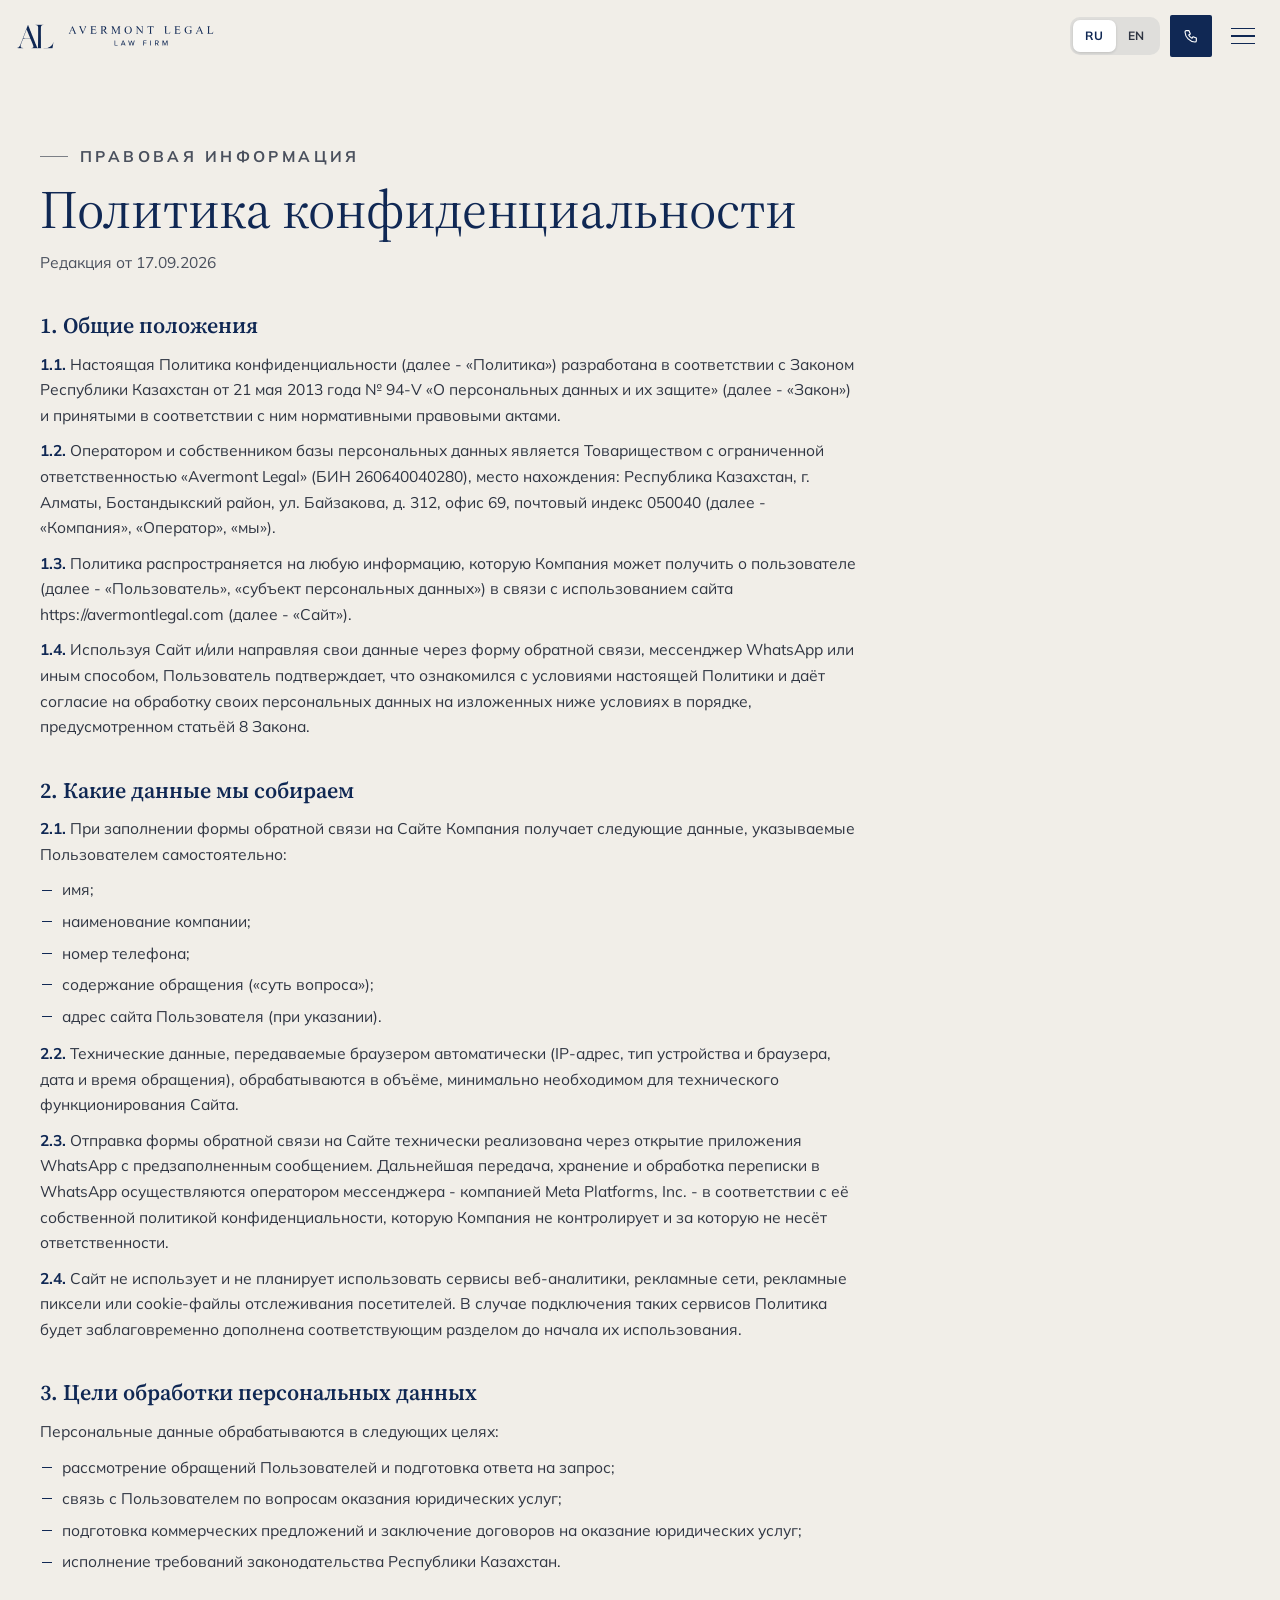
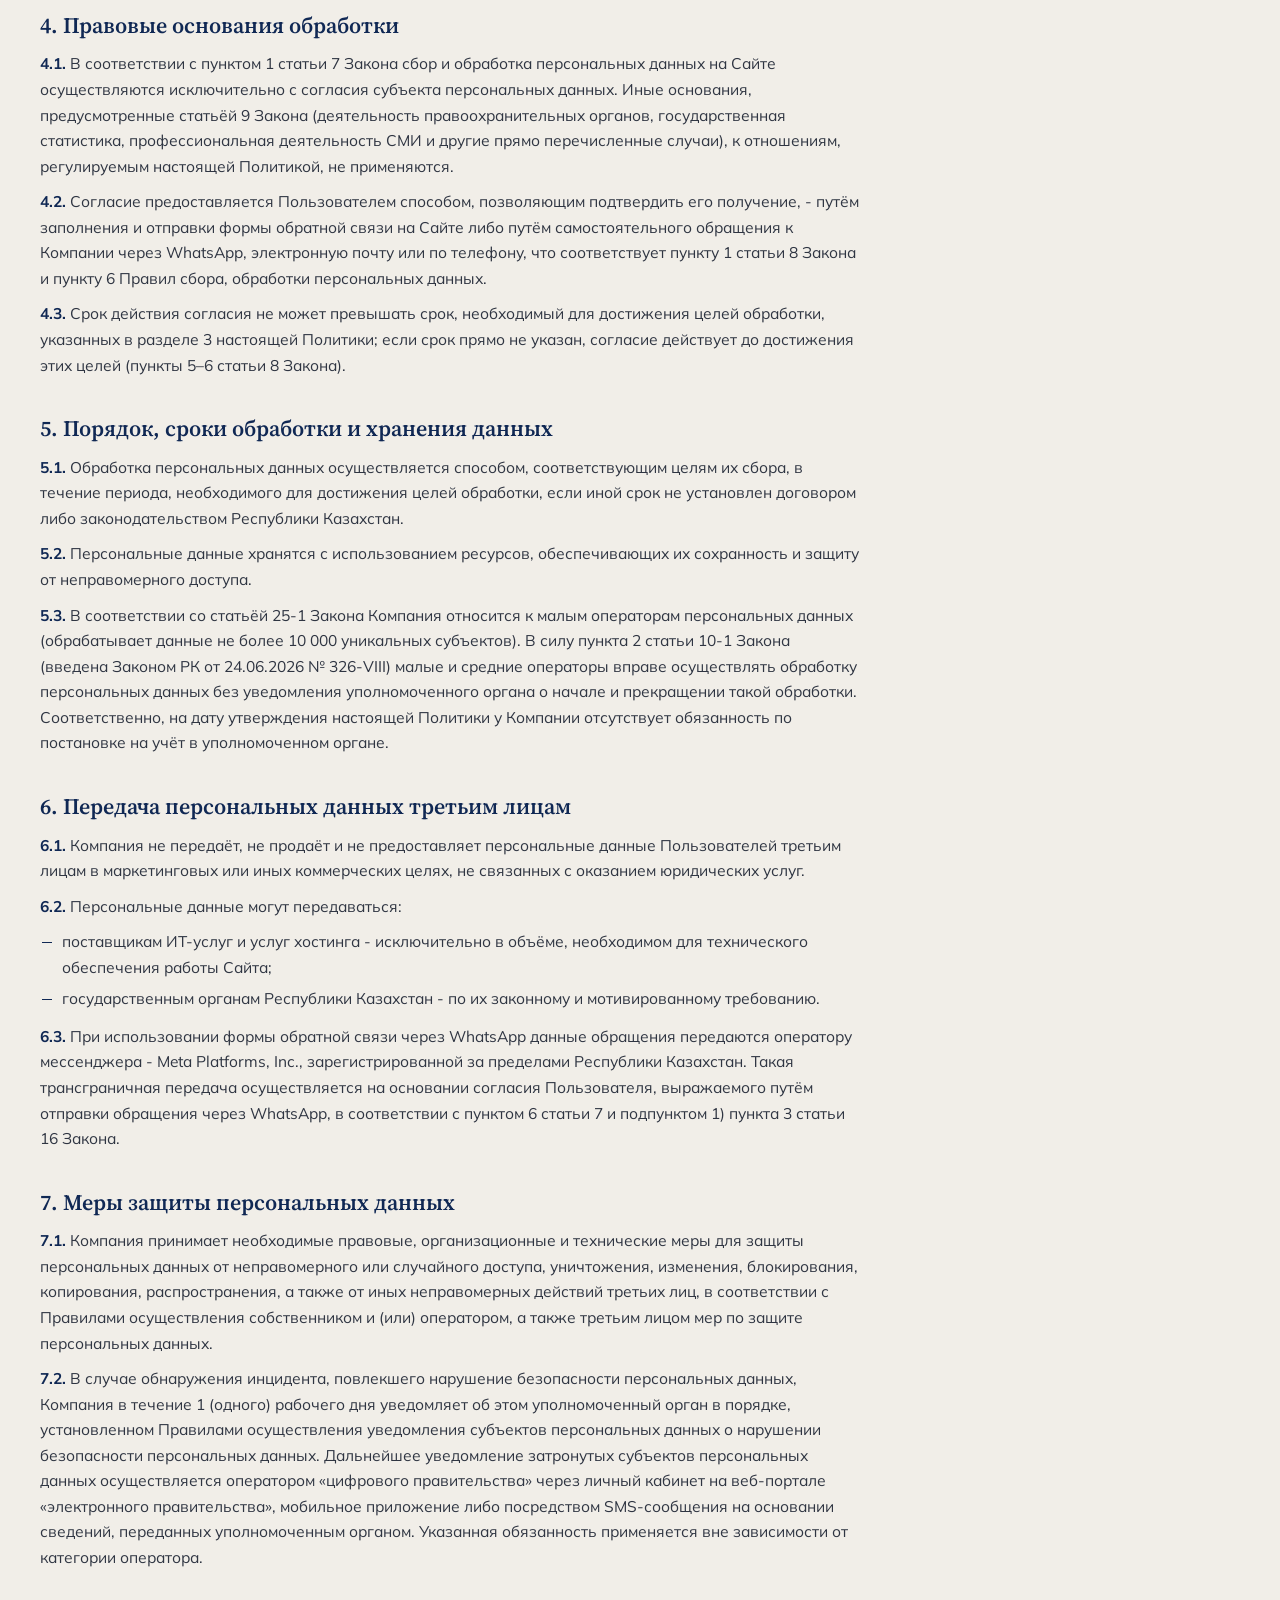
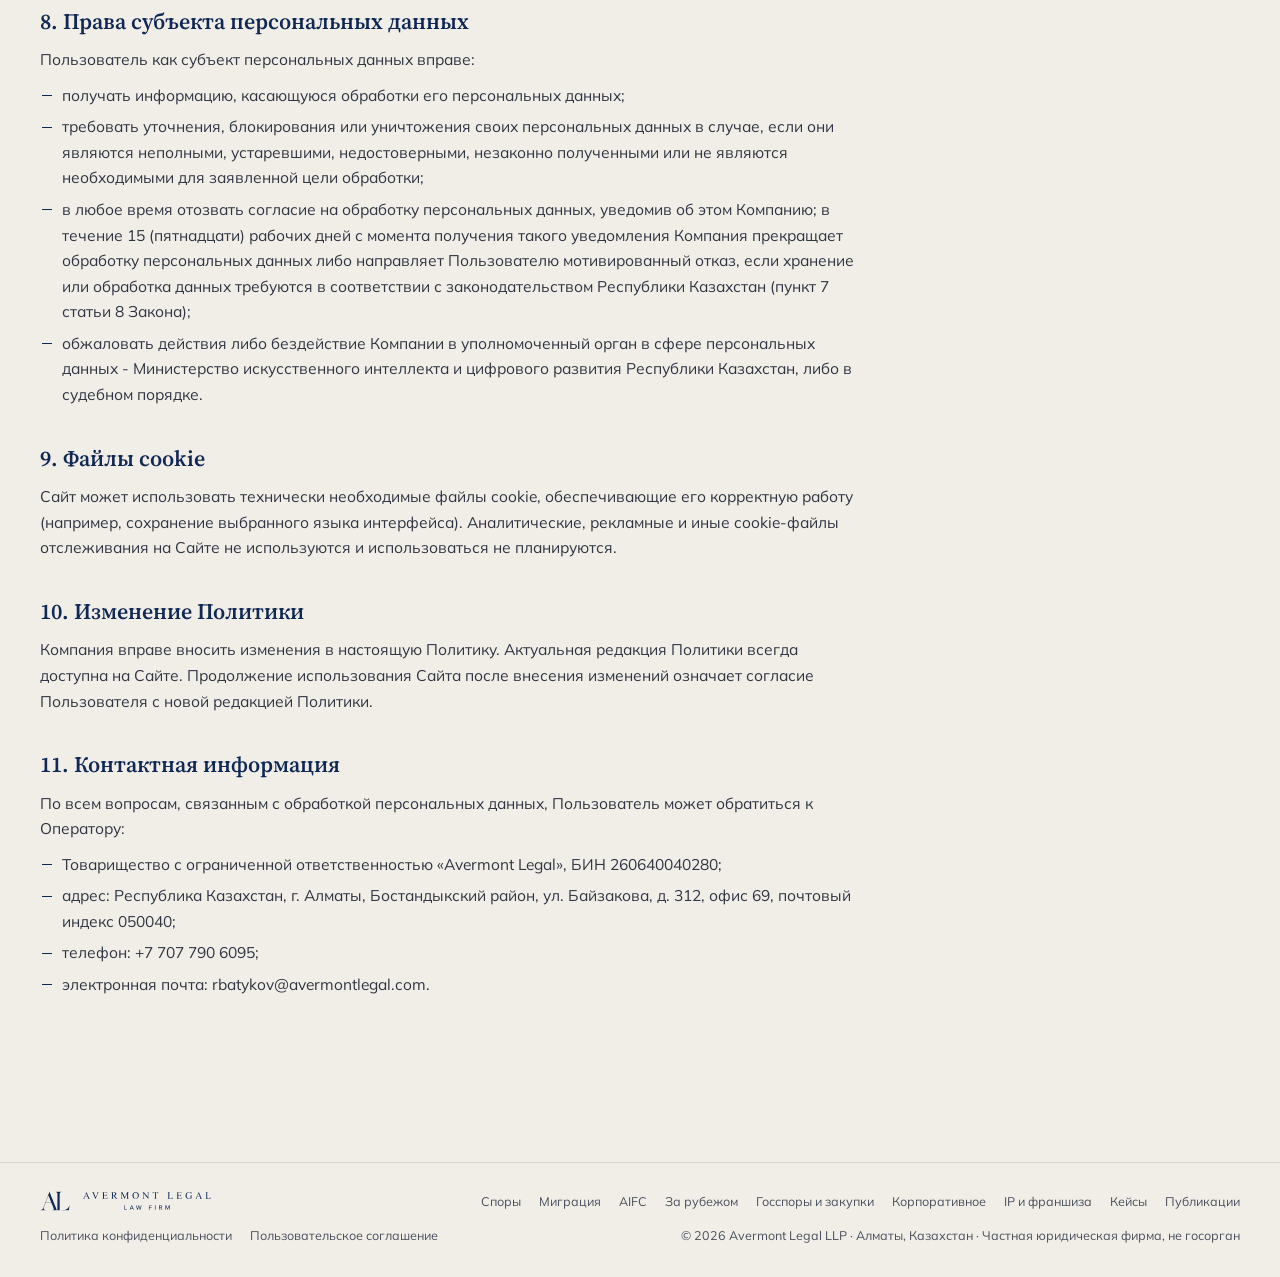
==== privacy.html @ 37586233 "Политика конфиденциальности и пользовательское соглашение (RU/EN), ссылки в подвале и у формы Co-Aut" ====
<!doctype html>
<html lang="ru">
<head>
<meta charset="utf-8">
<meta name="viewport" content="width=device-width, initial-scale=1, viewport-fit=cover">
<title data-i-t="priv.title">Политика конфиденциальности - Avermont Legal</title>
<meta name="description" data-i-c="priv.desc" content="Политика конфиденциальности Avermont Legal LLP: какие данные собирает сайт avermontlegal.com, цели и сроки обработки, права субъекта персональных данных.">
<meta name="theme-color" content="#102854">
<link rel="canonical" href="https://avermontlegal.com/privacy.html">
<link rel="alternate" hreflang="ru" href="https://avermontlegal.com/privacy.html?lang=ru">
<link rel="alternate" hreflang="en" href="https://avermontlegal.com/privacy.html?lang=en">
<link rel="alternate" hreflang="x-default" href="https://avermontlegal.com/privacy.html">
<meta property="og:type" content="website">
<meta property="og:site_name" content="Avermont Legal">
<meta property="og:locale" content="ru_RU">
<meta property="og:locale:alternate" content="en_US">
<meta property="og:url" content="https://avermontlegal.com/privacy.html">
<meta property="og:title" data-i-c="priv.title" content="Политика конфиденциальности - Avermont Legal">
<meta property="og:description" data-i-c="priv.desc" content="Политика конфиденциальности Avermont Legal LLP: какие данные собирает сайт avermontlegal.com, цели и сроки обработки, права субъекта персональных данных.">
<meta property="og:image" content="https://avermontlegal.com/assets/og-image.jpg">
<meta property="og:image:width" content="1200">
<meta property="og:image:height" content="630">
<meta name="twitter:card" content="summary_large_image">
<link rel="icon" href="/favicon.ico" sizes="any">
<link rel="icon" type="image/png" sizes="32x32" href="assets/icon-32.png">
<link rel="icon" type="image/png" sizes="16x16" href="assets/icon-16.png">
<link rel="apple-touch-icon" href="assets/apple-touch-icon.png">
<link rel="preconnect" href="https://fonts.googleapis.com">
<link rel="preconnect" href="https://fonts.gstatic.com" crossorigin>
<link href="https://fonts.googleapis.com/css2?family=Source+Serif+4:ital,opsz,wght@0,8..60,400;0,8..60,500;0,8..60,600;1,8..60,400&family=Mulish:wght@400;500;600;700&display=swap" rel="stylesheet">
<link rel="stylesheet" href="styles.css?v=20260917-4">
<script src="https://lead-bot.sultan-askarov-kz.workers.dev/t.js" data-site="avermontlegal" defer></script>
</head>
<body class="sub-page legal-body">
<!-- Логотип клиента: трассировка присланного JPEG, формы не менялись. -->
<svg width="0" height="0" style="position:absolute" aria-hidden="true">
<symbol id="al-mark" viewBox="0 0 1000 649.9"><path fill="currentColor" fill-rule="evenodd" d="M190.6 631.0C190.6 628.6 188.7 628.1 179.4 628.1C156.9 627.8 136.5 618.0 128.4 603.4C122.9 593.6 120.6 578.6 122.5 566.3C124.8 552.7 125.6 549.1 128.2 540.1C132.2 526.9 139.4 506.6 150.6 477.7C153.8 469.2 157.0 461.0 157.4 459.4C157.9 457.8 159.7 453.0 161.4 448.6C163.1 444.2 165.6 437.5 167.1 433.7C178.2 404.0 183.0 391.8 183.8 390.7C185.1 389.1 381.4 389.6 383.0 391.2C383.6 392.0 385.1 395.0 386.4 398.0C387.7 401.1 389.6 405.6 390.6 408.2C391.8 410.7 394.1 416.5 395.8 421.1C397.6 425.7 400.7 433.3 402.9 438.0C404.9 442.7 407.4 448.5 408.2 450.9C409.0 453.3 411.7 460.0 414.2 465.8C416.6 471.7 419.7 479.3 421.1 482.8C422.5 486.2 425.2 493.1 427.2 498.0C429.2 502.9 432.7 511.6 434.9 517.2C437.2 522.9 441.0 532.2 443.3 537.8C447.5 548.2 449.0 552.1 453.6 565.3C459.9 583.6 460.6 594.9 456.3 605.1C450.7 618.3 436.4 626.6 416.8 628.1C412.1 628.4 407.8 628.8 407.3 629.0C406.3 629.4 406.2 631.4 407.3 632.5C408.4 633.6 662.8 633.7 663.5 632.6C663.8 632.2 662.9 629.7 661.5 627.1C659.9 623.9 658.6 620.0 657.6 615.1L656.2 607.8L656.2 345.5C656.2 67.0 656.1 75.2 659.2 62.7C662.9 48.3 672.9 34.9 684.0 29.5C693.6 24.9 708.7 21.2 718.6 21.2C723.7 21.2 725.9 17.9 721.8 16.3C720.0 15.6 515.2 15.9 513.9 16.6C512.3 17.4 512.2 19.6 513.8 20.4C514.4 20.8 519.0 21.2 523.9 21.4C559.7 22.9 578.2 40.9 582.2 78.2C583.6 91.4 582.8 600.5 581.4 607.1C578.1 622.3 575.3 627.6 571.8 625.7C569.7 624.7 560.3 616.2 557.2 612.7C553.3 608.3 542.1 585.5 538.7 575.3C538.3 573.8 537.0 570.4 535.9 567.6C534.9 564.9 532.0 557.4 529.6 551.1C527.1 544.7 523.7 535.7 521.9 531.2C513.1 508.8 507.8 495.5 504.3 487.1C502.2 482.0 499.5 475.1 498.3 471.8C496.1 465.7 494.8 462.5 489.7 450.3C488.1 446.4 484.5 437.5 481.8 430.4C479.0 423.3 475.8 415.4 474.7 412.8C473.5 410.2 472.3 407.0 471.8 405.5C471.4 404.0 469.6 399.5 467.8 395.6C466.1 391.6 463.6 385.1 462.2 381.3C460.8 377.5 458.0 370.4 455.9 365.7C453.8 361.0 451.0 353.8 449.5 349.9C447.1 343.3 443.8 335.0 438.2 321.9C437.1 319.4 435.8 316.1 435.3 314.7C434.8 313.2 432.6 307.6 430.3 302.1C426.1 291.7 423.2 284.5 421.1 278.8C420.4 277.1 418.7 272.8 417.2 269.6C414.4 263.1 409.0 249.4 408.2 246.7C407.9 245.8 405.6 240.1 403.1 234.1C400.5 228.1 397.3 220.4 396.1 217.2C389.2 199.3 386.3 192.2 384.3 187.7C383.0 184.9 381.8 182.0 381.6 181.0C381.4 180.1 380.0 176.7 378.6 173.4C376.4 168.0 373.1 159.9 367.4 145.9C366.4 143.2 363.5 136.1 361.1 130.3C358.7 124.5 356.2 118.0 355.4 116.0C354.8 114.1 352.3 107.6 349.8 101.8C347.3 96.0 343.9 87.3 342.1 82.6C340.3 77.8 336.6 68.6 334.0 62.0C331.3 55.4 328.6 48.4 327.9 46.4C327.3 44.4 326.2 41.7 325.6 40.5C324.9 39.2 322.9 34.1 321.0 29.2C315.6 15.3 315.6 15.4 308.4 35.1C304.7 45.2 301.1 54.7 296.8 65.6C294.7 71.0 291.7 78.8 290.1 83.2C288.6 87.6 285.5 96.0 283.2 101.8C280.9 107.6 277.5 116.7 275.5 122.0C273.6 127.3 270.0 137.0 267.4 143.6C264.9 150.1 261.5 158.8 260.0 162.8C258.6 166.8 255.8 174.0 254.0 178.7C252.1 183.4 250.1 188.9 249.5 190.6C249.0 192.4 247.4 196.7 246.0 200.0C244.6 203.4 241.3 212.0 238.7 219.2C236.1 226.5 232.8 235.2 231.4 238.7C226.7 250.6 222.8 260.5 222.8 261.1C222.8 261.5 221.4 265.2 219.8 269.4C218.1 273.5 215.7 279.7 214.4 283.2C213.1 286.6 211.7 290.4 211.2 291.4C210.2 293.6 207.3 301.3 200.5 319.6C198.1 326.0 194.5 335.7 192.4 341.2C184.7 360.9 183.2 365.1 182.7 366.7C182.5 367.6 181.2 371.0 179.9 374.3C174.2 388.9 173.1 391.8 171.4 396.6C170.4 399.3 167.8 406.0 165.7 411.5C163.6 417.0 160.5 424.9 159.0 429.0C157.4 433.2 154.0 441.7 151.7 447.9C149.3 454.2 146.4 461.7 145.2 464.9C144.1 468.0 141.7 474.2 139.9 478.8C133.9 494.2 131.8 499.7 130.3 504.0C128.4 509.3 120.5 529.0 118.8 532.4C118.1 533.7 117.2 536.0 116.7 537.5C115.2 542.1 103.2 567.0 97.9 576.6C79.5 609.5 55.6 626.1 23.1 628.4C17.5 628.8 16.6 629.0 16.2 630.1C15.1 633.4 10.9 633.3 104.0 633.2L190.6 633.0L190.6 631.0ZM960.5 632.3C961.0 631.8 961.6 630.0 961.8 628.4C962.0 626.9 962.7 622.1 963.2 617.7C963.8 613.3 964.8 606.3 965.5 602.1C967.2 592.3 969.2 580.1 970.8 569.6C971.5 565.1 972.9 555.4 974.1 548.1C975.1 540.8 976.5 531.4 977.1 527.2C977.7 523.0 978.7 515.6 979.4 510.9C982.3 491.6 984.2 476.7 983.8 475.7C983.4 474.7 980.4 474.5 979.8 475.5C979.5 475.9 978.2 480.9 976.8 486.6C968.2 521.4 946.3 553.6 911.3 582.7C895.2 596.2 866.6 612.1 852.1 615.7C850.1 616.2 846.0 617.4 842.8 618.3C820.2 625.1 800.3 627.3 758.3 627.8C741.9 628.0 727.9 628.4 727.3 628.8C725.9 629.4 725.7 632.4 726.9 632.8C729.4 633.8 959.5 633.3 960.5 632.3ZM187.9 380.2C187.7 379.6 188.1 377.7 188.9 375.7C189.7 373.9 191.7 368.6 193.4 364.1C195.0 359.5 197.5 352.8 198.9 349.1C200.3 345.5 201.7 341.8 202.0 340.8C202.3 339.9 203.2 337.4 204.2 335.2C205.2 333.0 206.9 329.0 207.9 326.3C213.4 311.0 217.9 299.2 219.8 294.4C220.8 292.0 222.5 287.7 223.5 284.8C224.5 281.9 226.1 277.7 227.0 275.5C229.4 269.5 235.9 252.5 236.5 250.7C236.7 249.8 238.9 244.1 241.2 238.1C243.6 232.0 246.6 223.9 248.0 219.8C249.4 215.8 251.6 209.7 252.9 206.2C261.1 184.9 262.6 181.1 263.5 178.4C264.0 176.7 265.8 171.8 267.6 167.4C272.8 154.2 276.5 143.9 276.5 142.7C276.5 142.0 276.9 141.2 277.3 140.7C279.2 138.8 280.2 139.9 283.6 148.4C288.0 159.2 288.9 161.5 295.6 177.4C298.7 184.7 303.2 195.7 305.8 201.9C308.2 208.2 311.2 215.3 312.4 217.8C313.5 220.4 315.1 224.1 315.7 226.0C316.4 228.0 318.0 232.0 319.2 234.9C320.4 237.9 323.2 244.6 325.3 249.7C327.4 254.8 331.8 265.5 335.2 273.5C338.6 281.6 341.6 288.8 341.8 289.6C342.0 290.5 345.0 297.3 348.2 304.8C351.5 312.5 355.2 321.4 356.4 324.6C357.6 327.9 360.2 334.0 362.1 338.2C363.9 342.4 366.2 347.7 367.1 350.1C370.3 358.4 371.9 362.4 375.1 369.7C376.8 373.7 378.2 377.9 378.2 379.0L378.3 381.0L283.3 381.2C196.3 381.3 188.3 381.2 187.9 380.2Z"/></symbol>
<symbol id="al-word" viewBox="0 0 1000 67.9"><path fill="currentColor" fill-rule="evenodd" d="M419.3 59.0C420.6 58.7 422.3 58.1 423.1 57.7C434.7 51.8 439.4 41.3 437.0 27.1C434.3 11.2 415.2 2.8 400.9 11.1C392.5 16.0 388.3 23.5 388.2 33.8C388.1 38.8 389.8 45.8 391.6 47.9C392.0 48.4 392.3 48.9 392.3 49.0C392.3 50.0 397.2 54.8 399.7 56.3C405.8 59.8 412.6 60.8 419.3 59.0ZM829.5 59.5C835.1 58.7 841.4 56.4 842.2 54.8C842.5 54.2 842.6 52.5 842.6 45.7L842.6 37.3L843.4 36.4C843.9 35.8 844.7 35.3 845.3 35.2C846.4 34.8 847.1 34.2 846.7 33.8C846.3 33.4 830.7 33.3 830.3 33.7C829.9 34.2 830.3 34.5 831.3 34.8C832.8 35.0 834.2 36.0 834.7 37.1C835.1 37.9 835.2 39.1 835.2 46.0L835.2 54.0L834.2 54.8C831.5 57.3 823.4 58.2 818.8 56.6C814.8 55.2 811.6 52.8 809.4 49.5C808.5 48.3 806.7 44.2 806.7 43.7C806.7 43.5 806.5 43.1 806.3 42.7C805.5 41.1 804.7 35.5 804.9 32.4C805.5 20.2 810.2 13.1 819.3 10.7C821.0 10.2 827.0 10.3 828.9 10.8C834.2 12.2 838.5 15.8 839.9 20.0C840.3 21.3 840.9 21.8 841.4 21.3C841.8 21.0 841.8 9.6 841.4 9.0C841.1 8.6 840.5 8.8 839.6 9.5C838.7 10.2 836.9 10.4 835.5 9.8C829.9 7.6 819.4 7.4 814.1 9.3C811.4 10.3 809.5 11.3 807.5 12.8C806.4 13.6 805.1 14.5 804.7 14.8C803.2 15.8 799.5 21.2 798.3 24.0C796.2 29.4 795.8 35.9 797.2 41.1C801.0 55.0 813.0 61.8 829.5 59.5ZM105.0 59.2C105.2 58.9 105.7 57.9 106.1 57.0C106.6 55.5 107.7 53.0 109.9 47.9C110.1 47.4 111.3 44.6 112.5 41.5C113.7 38.5 115.2 35.1 115.7 33.8C116.2 32.6 116.9 31.1 117.0 30.5C117.2 29.9 117.7 28.8 118.0 28.1C118.8 26.2 122.6 17.2 123.6 14.5C124.4 12.6 125.8 11.0 127.0 10.6C129.1 10.0 129.5 8.5 127.6 8.5C127.1 8.5 124.3 8.5 121.4 8.5C118.6 8.4 116.1 8.5 115.9 8.6C115.2 9.0 115.6 9.6 117.2 10.4C120.0 11.8 120.4 13.3 118.9 17.4C118.3 18.9 117.7 20.9 117.3 21.8C117.0 22.8 116.3 24.5 115.9 25.6C115.4 26.8 114.7 28.6 114.2 29.8C113.8 30.9 112.8 33.2 112.1 34.9C111.3 36.6 110.5 38.5 110.3 39.1C106.9 47.3 106.9 47.4 106.4 47.6C105.7 47.8 105.4 47.2 104.4 44.5C103.9 43.1 103.3 41.5 103.0 41.0C102.8 40.5 101.6 37.9 100.4 35.2C97.2 27.9 96.9 27.2 96.9 27.1C96.9 27.0 95.2 23.1 93.7 19.8C93.5 19.3 93.0 18.1 92.7 17.3C92.4 16.5 91.9 15.4 91.7 15.0C90.8 12.9 91.6 11.2 94.0 10.2C94.9 9.8 95.6 9.3 95.6 9.2C95.6 8.4 94.9 8.3 88.9 8.5C85.5 8.6 81.8 8.6 80.5 8.5C77.8 8.3 77.4 8.4 77.5 9.3C77.6 9.9 77.9 10.1 79.3 10.5C81.9 11.4 82.8 12.5 84.5 16.6C85.3 18.6 86.8 22.1 87.9 24.5C88.9 26.9 90.0 29.5 90.3 30.2C90.6 30.9 91.0 31.9 91.2 32.4C91.4 32.8 91.9 34.0 92.4 35.0C92.8 36.0 93.8 38.4 94.7 40.3C95.5 42.3 96.5 44.5 96.9 45.4C97.2 46.3 97.7 47.4 97.9 47.8C98.1 48.3 98.6 49.5 99.1 50.6C99.5 51.7 100.4 53.8 101.1 55.3C101.7 56.8 102.3 58.1 102.3 58.2C102.3 59.4 104.2 60.1 105.0 59.2ZM510.0 59.0C510.1 58.8 510.3 52.0 510.3 35.8L510.4 12.9L511.1 11.9C511.6 11.2 512.4 10.8 513.7 10.2C515.0 9.7 515.6 9.4 515.6 9.0C515.6 8.4 502.3 8.3 501.8 8.9C501.4 9.3 501.8 9.6 503.2 10.1C504.7 10.5 506.0 11.4 506.6 12.5C507.3 13.6 507.7 43.3 507.1 44.8C506.6 46.0 506.3 45.7 503.2 41.8C498.9 36.4 492.1 28.0 491.1 26.9C490.6 26.4 489.7 25.2 489.0 24.3C483.9 17.6 476.8 9.1 476.0 8.8C475.5 8.6 468.7 8.4 465.8 8.5C464.0 8.5 464.5 9.6 466.6 10.4C467.9 10.8 468.6 11.3 469.7 12.4C472.1 15.0 471.9 13.0 471.9 34.8L471.8 54.2L471.2 55.3C470.4 56.6 469.9 56.9 468.1 57.3C466.4 57.6 465.8 58.1 466.4 58.6C467.0 59.0 480.1 59.0 480.5 58.6C481.0 58.1 480.4 57.5 479.1 57.4C477.5 57.2 476.7 56.6 475.8 55.0L475.1 53.9L475.1 36.9C475.1 27.6 475.2 19.8 475.2 19.7C475.6 19.1 476.2 19.5 477.2 20.8C477.7 21.6 479.9 24.4 482.2 27.0C484.4 29.7 486.8 32.6 487.5 33.5C488.2 34.5 489.5 36.1 490.4 37.1C491.3 38.1 492.3 39.4 492.8 40.0C495.9 43.8 498.3 46.6 499.3 47.7C499.9 48.4 501.1 49.8 501.9 50.9C502.7 52.0 504.3 53.8 505.3 55.0C506.3 56.2 507.5 57.7 507.9 58.3C508.7 59.4 509.4 59.7 510.0 59.0ZM21.6 58.7C22.2 58.1 21.7 57.6 20.0 57.2C16.9 56.3 16.5 54.2 18.7 49.5C19.4 48.1 20.4 45.9 21.0 44.5C21.6 43.1 22.3 41.9 22.5 41.8C22.9 41.5 40.9 41.5 41.6 41.8C42.1 42.0 42.5 42.6 43.1 44.4C43.6 45.7 44.3 47.4 44.6 48.2C45.0 49.1 45.3 49.8 45.3 49.9C45.3 50.1 45.6 50.8 45.9 51.5C46.5 52.8 46.7 53.9 46.6 55.4C46.6 56.3 45.8 56.9 44.0 57.3C42.7 57.7 42.4 58.1 43.0 58.6C43.4 59.0 59.0 59.1 59.6 58.7C60.5 58.2 59.7 57.5 58.0 57.1C56.3 56.8 54.5 54.3 53.4 51.0C53.2 50.4 52.6 48.9 52.1 47.7C51.5 46.4 50.9 44.8 50.6 44.0C50.3 43.3 49.7 41.8 49.2 40.7C47.9 37.9 43.8 28.4 42.7 25.4C42.5 24.8 41.8 23.4 41.3 22.2C40.7 21.1 40.2 19.8 40.1 19.4C40.0 19.1 39.7 18.3 39.4 17.8C38.2 15.6 37.4 13.7 37.2 13.0C36.7 11.1 35.2 8.3 34.5 8.1C33.4 7.8 32.9 8.5 31.6 12.1C30.2 15.6 29.7 16.7 27.6 21.5C26.8 23.2 25.6 26.1 24.9 27.9C24.2 29.6 22.9 32.8 22.0 34.9C21.1 37.0 19.6 40.3 18.8 42.2C18.0 44.0 17.2 45.9 17.2 46.3C16.8 47.6 13.6 54.5 12.9 55.3C12.1 56.1 10.7 57.0 9.7 57.3C8.6 57.6 8.2 58.2 8.8 58.7C9.4 59.1 21.2 59.1 21.6 58.7ZM193.9 58.6C194.2 58.4 194.5 57.8 194.6 57.0C194.8 56.3 195.3 54.4 195.8 52.8C197.4 48.0 197.5 47.2 197.0 46.7C196.4 46.1 195.8 46.6 194.7 48.7C191.5 54.8 188.7 56.2 180.4 56.4C172.5 56.5 170.8 56.3 169.9 55.1L169.1 54.1L169.1 44.4L169.1 34.8L169.7 34.2C170.7 33.4 183.7 33.7 185.1 34.6C186.2 35.2 187.4 37.3 187.6 39.0C187.8 40.1 188.4 40.5 188.9 39.8C189.4 39.2 189.3 25.7 188.9 25.2C188.4 24.8 187.9 25.4 187.5 26.6C187.1 28.0 185.5 30.1 184.3 30.6C183.0 31.2 170.3 31.4 169.6 30.8C169.0 30.4 168.8 12.2 169.4 11.6C169.8 11.2 184.8 11.2 186.6 11.7C188.9 12.3 191.7 15.4 191.7 17.4C191.7 18.6 192.4 19.4 193.0 19.0C193.4 18.8 193.5 18.4 193.5 17.2C193.4 14.0 193.0 9.7 192.6 9.1L192.3 8.5L174.6 8.6C157.3 8.7 157.0 8.7 157.0 9.2C157.0 9.6 157.3 9.8 158.2 10.1C160.1 10.8 161.3 12.0 161.5 13.4C161.6 14.0 161.7 23.4 161.7 34.2C161.8 53.2 161.7 54.0 161.2 55.0C160.5 56.4 159.6 57.0 157.9 57.2C155.8 57.5 155.1 58.2 156.3 58.7C157.0 59.1 193.3 58.9 193.9 58.6ZM243.6 58.8C244.6 58.1 243.4 57.3 241.6 57.3C240.2 57.3 239.3 56.5 238.6 55.1C238.1 53.9 238.1 53.3 238.1 45.5C238.1 35.3 237.9 35.8 241.1 35.9C243.7 35.9 244.5 36.2 245.2 37.5C245.5 38.1 246.6 39.5 247.5 40.7C248.4 41.9 249.4 43.4 249.8 43.9C252.8 48.4 253.8 50.0 255.3 51.9C257.2 54.5 259.7 57.9 259.9 58.3C260.4 59.0 271.8 59.4 272.5 58.6C273.0 58.2 272.5 57.6 271.5 57.3C268.6 56.5 265.8 54.2 263.0 50.6C262.0 49.2 260.7 47.6 260.2 46.9C259.3 45.8 257.9 43.9 254.7 39.5C254.0 38.5 253.0 37.3 252.5 36.7C251.3 35.3 251.4 34.8 253.0 34.0C253.8 33.7 254.8 33.3 255.2 33.2C258.3 32.4 262.4 28.1 263.2 24.8C265.2 17.0 260.6 10.9 251.3 9.2C248.2 8.6 226.3 8.3 226.0 8.8C225.7 9.2 226.2 9.6 227.7 10.1C229.4 10.8 230.3 11.5 230.6 12.8C231.0 14.2 231.0 53.7 230.6 54.9C230.1 56.4 229.4 56.9 227.4 57.3C226.4 57.5 225.5 57.7 225.4 57.8C225.2 58.2 225.8 58.8 226.4 58.9C227.7 59.1 243.3 59.0 243.6 58.8ZM312.3 58.8C313.9 58.3 313.4 57.8 311.2 57.4C307.0 56.6 307.1 56.8 307.1 36.2C307.1 19.5 307.1 19.2 307.8 19.2C308.2 19.2 310.3 23.1 310.3 23.8C310.3 23.9 311.7 27.0 313.6 30.8C315.4 34.5 316.9 37.7 316.9 37.9C316.9 38.2 319.7 44.4 321.6 48.2C322.3 49.7 323.2 51.6 323.4 52.3C324.9 56.7 326.9 59.6 327.9 58.7C328.1 58.5 331.4 51.2 335.7 41.5C336.2 40.3 337.4 37.7 338.3 35.7C339.2 33.7 340.7 30.5 341.6 28.6C342.5 26.7 343.3 25.0 343.3 24.9C343.3 24.4 345.8 19.0 346.2 18.5C347.2 17.5 347.3 18.1 347.3 36.2C347.3 53.2 347.3 53.8 346.8 54.8C346.0 56.3 344.8 57.2 343.3 57.4C341.8 57.6 341.1 58.1 341.6 58.6C342.1 59.1 359.4 59.1 360.0 58.7C360.6 58.2 360.0 57.6 358.7 57.4C356.7 57.1 355.3 55.9 354.9 54.2C354.6 53.3 354.7 13.0 354.9 12.4C355.1 11.8 357.2 10.5 358.6 10.1C360.0 9.7 360.5 9.0 359.6 8.6C359.3 8.4 356.6 8.4 353.3 8.5C347.0 8.6 346.8 8.7 346.3 10.3C346.3 10.7 345.6 12.2 344.9 13.7C344.2 15.2 342.6 18.6 341.4 21.3C340.2 24.0 338.8 27.0 338.3 28.0C337.8 28.9 337.2 30.5 336.9 31.3C336.6 32.2 335.2 35.3 333.8 38.3C332.4 41.4 330.9 44.5 330.6 45.4C330.1 46.7 329.9 47.0 329.4 47.0C328.7 47.0 328.6 46.7 326.5 41.9C325.6 39.9 324.6 37.6 324.2 36.9C323.9 36.2 322.9 34.1 322.1 32.2C321.3 30.4 319.8 27.2 318.8 25.0C317.8 22.9 316.6 20.4 316.2 19.4C315.8 18.5 314.7 16.0 313.7 13.9C312.7 11.9 311.9 10.0 311.9 9.9C311.9 8.8 310.6 8.5 305.5 8.5C302.8 8.5 300.1 8.5 299.6 8.4C298.0 8.4 298.3 9.6 299.9 10.1C304.2 11.7 303.8 9.7 303.9 33.7C303.9 57.8 304.1 56.2 300.3 57.2C298.5 57.7 298.0 58.4 299.1 58.8C300.0 59.2 311.3 59.2 312.3 58.8ZM574.5 58.6C575.0 58.2 574.1 57.5 572.9 57.4C571.4 57.2 569.5 56.2 569.1 55.3C568.5 54.4 568.4 12.6 568.9 11.9C569.5 11.0 577.5 11.2 579.8 12.0C581.7 12.7 583.8 15.1 584.3 16.9C585.0 19.7 585.2 20.1 585.8 20.1C586.2 20.1 586.3 19.9 586.3 18.1C586.3 14.3 585.8 9.7 585.5 9.1L585.1 8.5L565.0 8.5L544.8 8.6L544.5 9.1C544.2 9.5 544.1 10.4 544.1 11.5C544.1 12.5 543.9 14.6 543.6 16.2C543.2 19.1 543.3 20.2 543.9 20.2C544.4 20.2 545.0 19.4 545.7 17.4C546.3 15.6 548.5 12.7 549.7 12.1C550.8 11.5 554.6 11.2 558.1 11.2C560.9 11.3 561.0 11.3 561.3 12.0C562.0 13.3 561.7 53.7 561.0 55.0C560.2 56.4 559.3 57.0 557.6 57.2C555.7 57.4 554.7 58.3 556.0 58.8C556.8 59.1 574.2 58.9 574.5 58.6ZM764.9 58.6C765.2 58.4 765.5 57.8 765.7 57.2C765.8 56.6 766.2 55.4 766.4 54.7C766.9 53.4 768.1 49.3 768.5 47.9C768.7 47.1 768.2 46.3 767.6 46.3C767.4 46.3 766.8 47.3 766.2 48.4C762.3 55.5 760.1 56.6 749.5 56.4C743.6 56.3 743.1 56.3 742.2 55.8C740.6 54.8 740.6 54.9 740.6 44.3L740.6 34.6L741.3 34.2C741.8 33.8 742.8 33.8 748.5 33.9C755.9 34.0 756.4 34.1 757.7 35.7C758.5 36.7 758.6 37.2 759.1 39.2C759.3 40.1 760.2 40.2 760.4 39.5C760.7 38.4 760.7 25.6 760.4 25.3C759.9 24.7 759.3 25.2 759.0 26.5C758.8 27.2 758.2 28.3 757.5 29.2C756.4 30.6 756.4 30.6 754.0 31.0C751.3 31.5 741.8 31.3 741.0 30.8C740.3 30.3 740.3 12.0 741.0 11.5C741.7 11.0 756.6 11.2 758.4 11.7C760.5 12.4 763.0 15.3 763.0 17.2C763.0 18.2 763.6 19.2 764.0 19.1C764.4 19.0 764.4 18.4 764.5 14.5C764.5 10.2 764.4 9.2 763.7 8.7C763.1 8.4 727.9 8.5 727.7 8.8C727.4 9.2 728.3 9.9 729.1 9.9C730.0 9.9 732.2 11.5 732.7 12.6C733.2 13.5 733.2 14.7 733.2 33.3C733.1 54.7 733.1 54.7 731.7 56.1C730.9 56.9 730.6 57.1 728.5 57.4C727.7 57.5 727.5 57.7 727.6 58.1L727.7 58.7L745.3 58.9C763.0 59.0 764.1 59.0 764.9 58.6ZM885.2 58.7C885.8 58.2 885.3 57.6 884.3 57.4C880.6 56.7 880.1 53.7 882.8 48.7C883.4 47.6 884.1 45.9 884.4 44.9C884.8 43.9 885.4 42.8 885.7 42.4L886.2 41.7L895.6 41.6L905.0 41.5L905.7 42.3C906.1 42.7 906.7 43.8 907.0 44.8C908.0 47.4 908.8 49.5 909.7 51.7C911.1 55.2 910.7 56.4 908.3 57.1C905.6 57.9 905.4 58.9 907.9 58.9C908.7 58.9 912.2 58.9 915.7 59.0C919.2 59.0 922.4 59.0 922.8 58.9C923.9 58.6 923.6 57.7 922.2 57.2C920.2 56.5 919.2 55.6 918.2 53.6C917.8 52.6 917.2 51.3 916.9 50.8C916.6 50.3 916.4 49.7 916.4 49.5C916.4 49.3 916.2 48.7 915.9 48.2C915.6 47.7 915.2 46.8 915.0 46.2C914.9 45.6 914.1 43.8 913.4 42.2C912.7 40.5 912.1 39.1 912.1 39.0C912.1 38.9 911.3 36.9 910.3 34.6C909.3 32.4 907.7 28.9 907.0 26.9C905.4 23.2 905.1 22.4 903.0 17.8C902.4 16.5 901.7 14.6 901.3 13.7C898.5 6.2 897.4 6.1 894.8 13.4C894.5 14.2 893.5 16.6 892.5 18.9C890.3 23.8 887.9 29.4 887.9 29.7C887.9 30.0 884.6 37.5 883.1 40.7C882.3 42.2 881.8 43.5 881.8 43.6C881.8 43.6 881.4 44.6 880.9 45.6C876.7 55.4 876.1 56.4 873.6 57.2C871.9 57.7 871.6 58.2 872.6 58.7C873.4 59.1 884.8 59.1 885.2 58.7ZM987.6 58.7C988.5 58.5 988.9 57.4 990.0 53.1C990.5 50.9 991.2 48.5 991.4 47.7C991.8 46.3 991.6 45.3 990.8 45.3C990.4 45.3 989.7 46.0 989.5 46.9C988.0 51.6 985.5 54.3 981.1 55.8C978.8 56.6 966.8 56.6 965.2 55.8C963.1 54.7 963.2 55.8 963.2 33.7C963.2 22.9 963.3 13.7 963.4 13.3C963.7 11.8 965.1 10.9 968.2 9.9C968.8 9.8 969.0 9.5 969.0 9.1L969.0 8.4L960.1 8.4C954.0 8.4 951.1 8.5 950.8 8.7C950.1 9.2 950.6 9.8 952.2 10.1C954.0 10.5 955.0 11.3 955.6 12.8C956.1 13.9 956.4 51.9 955.9 54.1C955.6 55.7 954.3 56.9 952.4 57.3C950.2 57.7 949.7 58.3 951.1 58.8C951.7 59.0 986.7 59.0 987.6 58.7ZM696.2 58.4C696.4 58.1 696.7 57.4 696.9 56.9C697.0 56.3 697.8 53.7 698.5 51.1C700.0 46.2 700.0 45.8 698.9 45.8C698.4 45.8 698.2 46.0 697.7 47.0C696.9 48.9 695.2 51.7 693.9 53.1C692.8 54.3 691.3 55.1 688.3 55.9C687.2 56.2 681.0 56.4 676.9 56.2L673.4 56.0L672.4 54.9L671.4 53.8L671.4 33.8C671.4 9.8 671.1 11.4 675.2 10.3C676.9 9.9 677.7 9.3 677.4 8.8C677.3 8.6 664.1 8.3 660.1 8.5C658.6 8.5 658.4 9.7 659.8 10.0C661.1 10.3 663.0 11.3 663.5 12.2C663.9 13.0 663.9 14.3 663.9 33.7L664.0 54.4L663.3 55.4C662.5 56.5 661.7 57.1 660.1 57.4C659.0 57.6 658.7 57.9 659.1 58.5C659.7 59.1 695.6 59.0 696.2 58.4ZM408.1 56.5C402.4 54.5 398.8 49.2 397.0 39.8C396.5 36.9 396.9 26.2 397.7 23.6C400.4 14.8 405.4 10.4 412.8 10.4C422.0 10.4 427.7 16.9 429.3 29.3C429.6 31.5 429.6 36.8 429.3 38.3C429.2 39.0 428.9 40.5 428.8 41.5C428.1 45.8 425.9 50.5 423.2 53.4C420.0 56.9 413.3 58.3 408.1 56.5ZM24.1 39.0C23.9 38.8 23.7 38.4 23.7 38.1C23.7 37.6 26.2 31.8 28.2 27.6C29.2 25.6 29.9 23.9 31.0 20.7C31.7 18.7 32.8 18.7 33.4 20.7C33.6 21.4 34.3 23.3 35.0 24.9C35.6 26.5 36.5 28.6 36.9 29.6C37.3 30.5 37.8 31.8 38.1 32.4C38.4 33.0 38.6 33.5 38.6 33.6C38.6 33.7 39.1 34.9 39.7 36.1C41.3 39.4 41.7 39.3 32.3 39.4C25.5 39.4 24.5 39.4 24.1 39.0ZM887.7 39.1C887.0 38.7 887.8 36.3 890.6 30.4C891.1 29.3 891.9 27.5 892.4 26.4C892.9 25.3 893.4 23.8 893.7 23.2C894.0 22.5 894.5 21.4 894.8 20.7C895.6 18.8 896.5 19.1 897.4 21.9C897.7 22.7 898.6 24.7 899.3 26.4C900.1 28.0 900.9 30.0 901.2 30.8C901.5 31.5 902.2 33.3 902.9 34.9C904.2 37.8 904.4 38.7 903.8 39.1C903.4 39.3 888.3 39.4 887.7 39.1ZM238.7 33.1L238.1 32.7L238.1 23.0C238.1 13.1 238.2 12.3 239.1 11.7C240.2 11.2 245.4 11.1 247.5 11.6C256.5 13.7 258.4 25.5 250.6 31.0C247.6 33.1 240.5 34.4 238.7 33.1Z"/></symbol>
<symbol id="al-firm" viewBox="0 0 1000 142.3"><path fill="currentColor" fill-rule="evenodd" d="M42.2 117.6C47.6 117.5 58.2 117.5 65.7 117.4L79.3 117.4L80.6 116.1C81.8 114.9 81.9 114.4 81.7 112.2C81.3 107.7 80.8 107.5 70.2 107.4C39.0 107.1 41.7 107.2 40.3 106.0C38.4 104.3 38.4 102.7 38.6 66.1C38.8 44.0 38.7 31.1 38.4 30.0C37.3 26.4 31.0 25.2 28.1 28.0L26.8 29.3L26.9 72.4C26.9 100.5 27.1 115.8 27.4 116.4C28.0 117.4 30.9 118.4 31.8 117.9C32.0 117.8 36.7 117.6 42.2 117.6ZM149.4 117.3C150.6 116.7 153.4 111.7 154.8 107.7C158.6 96.8 158.5 96.9 165.8 96.5C173.8 96.2 199.7 96.3 201.1 96.7C202.3 97.2 203.8 99.4 203.8 101.0C203.8 101.6 204.5 103.4 205.3 105.0C206.1 106.6 207.2 109.3 207.7 111.1C209.0 116.4 212.0 118.3 218.2 117.8C223.1 117.4 223.8 116.0 221.8 111.3C219.5 106.0 216.8 99.3 215.4 95.2C214.6 92.9 213.5 90.1 213.0 89.1C212.4 88.0 211.6 86.0 211.2 84.6C210.3 81.6 206.8 73.1 205.4 70.3C204.8 69.2 203.6 66.0 202.6 63.3C201.6 60.5 199.8 55.9 198.7 53.1C197.5 50.3 195.9 46.3 195.1 44.2C194.3 42.1 193.2 39.4 192.6 38.3C192.0 37.1 191.6 35.8 191.6 35.4C191.6 33.5 189.7 29.3 188.4 28.2C187.0 27.0 186.5 26.9 181.5 26.9C174.0 26.9 172.2 28.4 170.8 35.8C170.2 39.0 167.0 47.0 164.8 50.6C164.2 51.8 163.1 54.4 162.3 56.4C161.6 58.4 160.9 60.4 160.6 60.7C160.3 61.1 159.1 63.5 158.1 66.1C157.0 68.8 155.0 73.4 153.7 76.5C152.4 79.6 150.9 83.4 150.4 85.1C149.9 86.8 148.8 89.6 148.0 91.5C147.2 93.3 146.2 95.9 145.9 97.3C145.5 98.7 143.6 103.1 141.7 107.1C136.8 116.9 137.0 117.6 144.7 117.7C146.8 117.7 149.0 117.6 149.4 117.3ZM360.7 117.0C362.0 115.9 365.3 107.7 365.3 105.6C365.3 104.7 366.3 101.3 367.3 97.9C371.8 84.0 373.5 78.3 374.2 74.2C374.7 71.8 375.7 67.9 376.5 65.4C377.4 63.1 378.0 60.6 378.0 60.1C378.0 59.5 378.8 56.5 379.8 53.3C380.7 50.1 382.3 44.9 383.1 41.7C384.0 38.5 385.2 34.8 385.7 33.4C387.7 28.6 386.4 26.9 380.5 26.9C374.8 26.9 373.5 27.9 372.7 33.0C372.4 35.2 371.8 37.4 367.9 50.9C367.1 53.8 365.9 58.4 365.1 61.2C364.4 64.0 362.9 69.6 361.7 73.7C360.6 77.7 359.2 83.1 358.7 85.6C356.3 96.6 354.5 95.8 350.9 82.1C349.8 78.2 348.2 72.5 347.3 69.5C346.3 66.5 345.5 63.6 345.5 63.2C345.5 62.7 344.5 59.4 343.3 55.9C342.1 52.4 340.8 48.3 340.4 46.7C340.1 45.2 339.4 43.0 338.9 41.8C338.3 40.5 337.7 38.1 337.4 36.2C335.3 23.2 324.0 23.4 321.7 36.4C321.4 38.1 319.6 44.3 317.6 50.1C315.7 55.9 313.7 62.8 313.3 65.2C312.8 67.7 312.1 70.7 311.7 71.8C311.2 73.0 310.0 77.2 308.9 81.3C307.8 85.4 306.6 89.5 306.2 90.5C304.1 95.5 301.7 93.7 300.3 86.0C300.0 84.3 299.3 81.6 298.7 79.9C298.2 78.3 297.3 74.9 296.7 72.4C296.1 69.9 295.3 66.5 294.8 64.8C294.3 63.1 293.3 59.2 292.7 56.1C292.1 53.1 290.9 48.6 290.1 46.3C289.3 44.0 288.3 40.0 287.8 37.7C286.2 29.1 284.3 26.9 278.4 26.9C272.5 26.9 271.4 28.5 273.5 34.0C274.8 37.4 275.3 39.3 277.0 46.7C277.5 49.1 278.4 52.1 278.9 53.6C279.4 55.0 280.2 58.0 280.7 60.2C281.1 62.4 282.2 66.4 283.0 68.9C286.1 78.4 291.0 96.7 293.2 107.2C295.1 116.6 295.9 117.4 303.3 117.4C309.0 117.4 310.6 116.3 311.2 112.0C311.4 110.6 312.0 108.1 312.5 106.5C313.0 104.8 313.6 102.4 313.8 101.1C314.0 99.8 315.1 95.4 316.4 91.2C317.7 87.0 319.2 82.0 319.7 80.0C320.3 78.1 321.7 73.3 322.9 69.4C324.1 65.4 325.7 59.8 326.4 56.7C327.7 51.0 328.8 49.1 330.5 49.4C332.0 49.6 332.8 51.7 333.4 57.0C333.6 59.6 334.8 64.8 335.8 68.6C336.9 72.4 338.1 76.9 338.6 78.8C339.0 80.6 340.4 85.6 341.7 89.9C343.0 94.3 344.5 100.1 345.1 102.8C345.6 105.5 346.6 108.8 347.3 110.2C348.0 111.5 348.6 113.1 348.6 113.7C348.6 116.7 350.6 117.8 356.0 117.9C358.7 117.9 359.9 117.7 360.7 117.0ZM552.0 116.4C553.1 115.3 553.1 115.0 553.2 97.0C553.2 80.4 553.3 78.7 554.0 77.8C554.8 77.1 556.9 77.0 575.5 76.7L596.1 76.5L597.2 75.2C598.5 73.6 598.3 68.7 596.8 67.1C595.8 66.0 595.5 66.0 576.0 66.1C555.0 66.2 554.3 66.1 553.6 63.9C553.0 62.1 552.9 41.1 553.5 39.2C554.2 36.6 554.4 36.6 575.4 36.5C599.4 36.5 600.1 36.3 598.1 29.9C597.1 26.5 598.5 26.7 570.4 26.8C544.5 27.0 543.5 27.0 542.1 28.3C541.1 29.2 540.7 114.0 541.7 115.9C542.9 118.2 549.9 118.5 552.0 116.4ZM674.9 117.4C678.6 116.3 678.3 119.8 678.3 73.5C678.4 34.9 678.3 31.6 677.4 30.0C675.7 26.3 669.9 25.2 667.1 27.9L665.7 29.4L665.5 70.0C665.5 92.3 665.5 111.5 665.4 112.7C665.4 116.9 669.4 118.9 674.9 117.4ZM759.7 117.3C763.8 116.5 763.7 116.8 763.7 99.7C763.6 79.7 763.4 80.3 771.7 80.3C779.4 80.3 780.4 80.9 784.8 87.5C791.4 97.5 795.2 103.8 796.8 107.2C797.4 108.5 798.4 110.2 799.0 111.0C799.6 111.8 800.7 113.5 801.2 114.6C801.8 115.8 802.7 116.9 803.2 117.1C805.0 117.8 814.8 118.0 816.0 117.4C817.7 116.5 817.5 113.8 815.3 111.4C814.4 110.4 813.0 108.2 812.2 106.7C811.5 105.2 810.5 103.5 810.0 102.9C809.5 102.3 808.0 100.3 806.7 98.3C802.6 92.2 800.6 89.3 799.0 87.4C796.8 85.0 796.2 83.7 796.2 81.6C796.2 79.6 796.5 79.4 801.4 77.2C809.5 73.7 815.3 66.3 816.2 58.5C817.3 48.6 816.1 42.6 811.6 37.0C805.3 29.0 802.1 27.7 785.6 26.9C777.6 26.6 755.5 26.5 752.9 26.9C751.1 27.1 751.0 28.8 750.9 72.5C750.9 95.9 751.0 115.4 751.2 115.8C752.3 117.6 755.6 118.2 759.7 117.3ZM896.6 116.6L897.9 115.3L897.8 84.1C897.7 55.6 897.7 52.8 898.5 52.0C900.3 50.2 901.1 51.4 904.5 61.0C905.6 64.2 907.4 68.4 908.3 70.4C909.3 72.3 910.6 75.3 911.1 77.0C912.1 80.4 915.1 87.6 916.9 91.0C917.6 92.2 918.5 95.0 919.0 97.1C919.4 99.1 920.4 102.0 921.2 103.4C922.0 104.8 923.1 107.5 923.7 109.4C926.6 118.0 932.0 118.4 935.0 110.2C935.6 108.4 936.5 106.1 937.1 105.2C937.7 104.2 938.9 101.0 939.9 98.1C940.8 95.1 942.7 90.4 944.1 87.7C946.6 82.3 950.4 73.8 951.0 71.6C951.2 70.9 952.0 69.0 952.9 67.3C953.7 65.7 954.9 62.8 955.6 61.0C960.0 48.5 960.6 47.3 962.3 49.0C963.1 49.7 963.1 53.5 963.0 81.7C963.0 99.2 963.1 114.2 963.2 115.0C963.9 118.3 973.4 119.0 975.1 115.9C975.4 115.3 975.6 97.6 975.7 71.9L975.8 28.8L974.5 27.7C972.7 26.2 961.1 26.1 959.3 27.7C958.0 28.9 955.5 33.6 955.0 36.1C954.8 37.0 954.1 38.9 953.3 40.1C952.5 41.4 951.5 43.6 951.0 45.1C950.6 46.5 949.7 48.3 949.1 49.0C948.6 49.7 947.7 51.5 947.2 53.1C946.6 54.7 945.7 56.6 945.2 57.3C944.7 58.1 943.9 59.9 943.4 61.4C943.0 62.9 941.9 65.3 941.1 66.7C940.3 68.2 939.2 70.9 938.8 72.8C938.4 74.7 937.3 77.6 936.5 79.3C935.7 80.9 935.0 82.6 935.0 82.9C935.0 84.2 932.0 89.8 930.8 90.6C928.7 92.1 927.5 90.5 926.3 84.9C925.8 82.2 925.2 80.5 921.2 71.6C920.2 69.3 919.0 66.3 918.7 65.0C918.3 63.8 917.5 61.5 916.7 60.0C915.9 58.4 915.0 56.3 914.6 55.1C914.3 54.0 913.4 51.9 912.6 50.6C911.8 49.2 910.8 46.6 910.3 45.0C909.9 43.3 908.9 41.0 908.3 39.9C907.7 38.8 906.9 36.9 906.5 35.8C905.5 32.7 903.7 29.3 902.3 28.0C900.2 26.1 888.4 26.1 886.4 28.0C884.8 29.6 884.9 25.3 885.1 74.3L885.2 115.4L886.4 116.6C888.3 118.5 894.8 118.5 896.6 116.6ZM166.3 84.5C164.8 83.1 165.0 81.9 167.5 76.1C168.4 73.9 169.7 70.4 170.4 68.2C172.2 62.6 178.2 46.8 179.1 45.4C180.1 44.0 181.5 43.9 182.6 45.1C183.8 46.4 189.3 60.3 190.8 65.5C192.2 70.5 194.0 75.6 195.6 78.7C197.0 81.4 197.1 83.6 195.9 84.8C194.4 86.3 167.8 86.0 166.3 84.5ZM765.7 69.3C763.8 68.3 763.8 68.3 763.5 53.2L763.3 40.1L764.6 38.6L765.9 37.0L778.7 37.2L791.4 37.3L795.0 39.3C799.7 42.1 800.5 42.8 802.1 47.8C804.7 55.5 803.3 60.9 797.4 66.3L794.7 68.8L787.7 69.2C771.4 70.0 767.1 70.1 765.7 69.3Z"/></symbol>
<symbol id="ic-wa" viewBox="0 0 24 24"><path fill="currentColor" d="M17.472 14.382c-.297-.149-1.758-.867-2.03-.967-.273-.099-.471-.148-.67.15-.197.297-.767.966-.94 1.164-.173.199-.347.223-.644.075-.297-.15-1.255-.463-2.39-1.475-.883-.788-1.48-1.761-1.653-2.059-.173-.297-.018-.458.13-.606.134-.133.298-.347.446-.52.149-.174.198-.298.298-.497.099-.198.05-.371-.025-.52-.075-.149-.669-1.612-.916-2.207-.242-.579-.487-.5-.669-.51-.173-.008-.371-.01-.57-.01-.198 0-.52.074-.792.372-.272.297-1.04 1.016-1.04 2.479 0 1.462 1.065 2.875 1.213 3.074.149.198 2.096 3.2 5.077 4.487.709.306 1.262.489 1.694.625.712.227 1.36.195 1.871.118.571-.085 1.758-.719 2.006-1.413.248-.694.248-1.289.173-1.413-.074-.124-.272-.198-.57-.347m-5.421 7.403h-.004a9.87 9.87 0 0 1-5.031-1.378l-.361-.214-3.741.982.998-3.648-.235-.374a9.86 9.86 0 0 1-1.51-5.26c.001-5.45 4.436-9.884 9.888-9.884 2.64 0 5.122 1.03 6.988 2.898a9.825 9.825 0 0 1 2.893 6.994c-.003 5.45-4.437 9.884-9.885 9.884m8.413-18.297A11.815 11.815 0 0 0 12.05 0C5.495 0 .16 5.335.157 11.892c0 2.096.547 4.142 1.588 5.945L.057 24l6.305-1.654a11.882 11.882 0 0 0 5.683 1.448h.005c6.554 0 11.89-5.335 11.893-11.893a11.821 11.821 0 0 0-3.48-8.413Z"/></symbol>
<symbol id="ic-tel" viewBox="0 0 24 24"><path fill="none" stroke="currentColor" stroke-width="1.7" stroke-linecap="round" stroke-linejoin="round" d="M5 4h4l2 5-2.5 1.5a11 11 0 0 0 5 5L15 13l5 2v4a2 2 0 0 1-2 2A16 16 0 0 1 3 6a2 2 0 0 1 2-2z"/></symbol>
<symbol id="ic-mail" viewBox="0 0 24 24"><path fill="none" stroke="currentColor" stroke-width="1.7" stroke-linecap="round" stroke-linejoin="round" d="M3 6h18v12H3zM3 7l9 6 9-6"/></symbol>
<symbol id="ic-ok" viewBox="0 0 24 24"><path fill="none" stroke="currentColor" stroke-width="1.8" stroke-linecap="round" stroke-linejoin="round" d="M5 12.5l4.5 4.5L19 7.5"/></symbol>
</svg>

<header class="hdr" id="hdr">
  <div class="hdr-in">
    <a class="logo" href="index.html" aria-label="Avermont Legal">
      <svg class="mono" viewBox="0 0 1000 650" width="38" height="25"><use href="#al-mark"/></svg>
      <span class="wm"><svg class="w1" viewBox="0 0 1000 68" width="150" height="10"><use href="#al-word"/></svg><svg class="w2" viewBox="0 0 1000 142" width="56" height="8"><use href="#al-firm"/></svg></span>
    </a>
    <nav class="nav" id="nav" aria-label="Разделы">
      <a href="index.html#spory" data-i="nav.spory">Споры</a>
      <a href="index.html#migraciya" data-i="nav.migraciya">Миграция</a>
      <a href="index.html#aifc">AIFC</a>
      <a href="index.html#za-rubezhom" data-i="nav.za">За рубежом</a>
      <a href="index.html#korporativnoe" data-i="nav.korp">Корпоративное</a>
      <a href="index.html#ip-franshiza" data-i="nav.ip">IP и франшиза</a>
      <a href="index.html#keysy" data-i="nav.keysy">Кейсы</a>
      <a href="publikacii.html" data-i="nav.pub">Публикации</a>
      <a href="index.html#kontakty" data-i="nav.kontakty">Контакты</a>
    </nav>
    <div class="hdr-right">
      <div class="lang" role="group" aria-label="Язык сайта" data-i-aria="aria.lang">
        <button type="button" data-lang="ru" class="is-active" aria-pressed="true" lang="ru">RU</button>
        <button type="button" data-lang="en" aria-pressed="false" lang="en">EN</button>
      </div>
      <a class="call" href="tel:+77077906095" data-tel aria-label="Позвонить" data-i-aria="aria.call"><svg width="16" height="16" aria-hidden="true"><use href="#ic-tel"/></svg><span data-phone>+7 707 790 6095</span></a>
      <button class="burger" id="burger" type="button" aria-label="Меню" data-i-aria="aria.menu" aria-expanded="false" aria-controls="mnav"><span></span><span></span><span></span></button>
    </div>
  </div>
</header>
<nav class="mnav" id="mnav" aria-label="Мобильное меню">
  <div class="mnav-list">
    <a href="index.html#spory" data-i="m.spory">Споры и взыскание задолженности</a>
    <a href="index.html#migraciya" data-i="m.migraciya">Миграционное сопровождение</a>
    <a href="index.html#aifc" data-i="m.aifc">AIFC / МФЦА</a>
    <a href="index.html#za-rubezhom" data-i="m.za">Бизнес за рубежом</a>
    <a href="index.html#admin-spory" data-i="m.admin">Административные споры и госзакупки</a>
    <a href="index.html#korporativnoe" data-i="m.korp">Корпоративное право и M&amp;A</a>
    <a href="index.html#ip-franshiza" data-i="m.ip">IP и франчайзинг</a>
    <a href="index.html#keysy" data-i="m.keysy">Кейсы</a>
    <a href="publikacii.html" data-i="m.pub">Публикации</a>
    <a href="index.html#podhod" data-i="m.podhod">Как мы работаем</a>
    <a href="index.html#kontakty" data-i="m.kontakty">Контакты</a>
  </div>
  <div class="mnav-foot">
    <a href="tel:+77077906095" data-tel><svg width="16" height="16" aria-hidden="true"><use href="#ic-tel"/></svg><span data-phone>+7 707 790 6095</span></a>
    <a data-wa="hero" href="https://wa.me/77077906095" target="_blank" rel="noopener"><svg width="16" height="16" aria-hidden="true"><use href="#ic-wa"/></svg>WhatsApp</a>
    <a href="mailto:rbatykov@avermontlegal.com"><svg width="16" height="16" aria-hidden="true"><use href="#ic-mail"/></svg>E-mail</a>
  </div>
</nav>

<main class="sub-main">
<section class="sec legal-page">
  <div class="wrap">
    <article class="legal lg-ru" lang="ru">
      <p class="kick">Правовая информация</p>
      <h1 class="h2">Политика конфиденциальности</h1>
      <p class="legal-date">Редакция от 17.09.2026</p>
<h2>1. Общие положения</h2>
<p><b class="cl">1.1.</b> Настоящая Политика конфиденциальности (далее - «Политика») разработана в соответствии с Законом Республики Казахстан от 21 мая 2013 года № 94-V «О персональных данных и их защите» (далее - «Закон») и принятыми в соответствии с ним нормативными правовыми актами.</p>
<p><b class="cl">1.2.</b> Оператором и собственником базы персональных данных является Товариществом с ограниченной ответственностью «Avermont Legal» (БИН 260640040280), место нахождения: Республика Казахстан, г. Алматы, Бостандыкский район, ул. Байзакова, д. 312, офис 69, почтовый индекс 050040 (далее - «Компания», «Оператор», «мы»).</p>
<p><b class="cl">1.3.</b> Политика распространяется на любую информацию, которую Компания может получить о пользователе (далее - «Пользователь», «субъект персональных данных») в связи с использованием сайта https://avermontlegal.com (далее - «Сайт»).</p>
<p><b class="cl">1.4.</b> Используя Сайт и/или направляя свои данные через форму обратной связи, мессенджер WhatsApp или иным способом, Пользователь подтверждает, что ознакомился с условиями настоящей Политики и даёт согласие на обработку своих персональных данных на изложенных ниже условиях в порядке, предусмотренном статьёй 8 Закона.</p>
<h2>2. Какие данные мы собираем</h2>
<p><b class="cl">2.1.</b> При заполнении формы обратной связи на Сайте Компания получает следующие данные, указываемые Пользователем самостоятельно:</p>
<ul>
  <li>имя;</li>
  <li>наименование компании;</li>
  <li>номер телефона;</li>
  <li>содержание обращения («суть вопроса»);</li>
  <li>адрес сайта Пользователя (при указании).</li>
</ul>
<p><b class="cl">2.2.</b> Технические данные, передаваемые браузером автоматически (IP-адрес, тип устройства и браузера, дата и время обращения), обрабатываются в объёме, минимально необходимом для технического функционирования Сайта.</p>
<p><b class="cl">2.3.</b> Отправка формы обратной связи на Сайте технически реализована через открытие приложения WhatsApp с предзаполненным сообщением. Дальнейшая передача, хранение и обработка переписки в WhatsApp осуществляются оператором мессенджера - компанией Meta Platforms, Inc. - в соответствии с её собственной политикой конфиденциальности, которую Компания не контролирует и за которую не несёт ответственности.</p>
<p><b class="cl">2.4.</b> Сайт не использует и не планирует использовать сервисы веб-аналитики, рекламные сети, рекламные пиксели или cookie-файлы отслеживания посетителей. В случае подключения таких сервисов Политика будет заблаговременно дополнена соответствующим разделом до начала их использования.</p>
<h2>3. Цели обработки персональных данных</h2>
<p>Персональные данные обрабатываются в следующих целях:</p>
<ul>
  <li>рассмотрение обращений Пользователей и подготовка ответа на запрос;</li>
  <li>связь с Пользователем по вопросам оказания юридических услуг;</li>
  <li>подготовка коммерческих предложений и заключение договоров на оказание юридических услуг;</li>
  <li>исполнение требований законодательства Республики Казахстан.</li>
</ul>
<h2>4. Правовые основания обработки</h2>
<p><b class="cl">4.1.</b> В соответствии с пунктом 1 статьи 7 Закона сбор и обработка персональных данных на Сайте осуществляются исключительно с согласия субъекта персональных данных. Иные основания, предусмотренные статьёй 9 Закона (деятельность правоохранительных органов, государственная статистика, профессиональная деятельность СМИ и другие прямо перечисленные случаи), к отношениям, регулируемым настоящей Политикой, не применяются.</p>
<p><b class="cl">4.2.</b> Согласие предоставляется Пользователем способом, позволяющим подтвердить его получение, - путём заполнения и отправки формы обратной связи на Сайте либо путём самостоятельного обращения к Компании через WhatsApp, электронную почту или по телефону, что соответствует пункту 1 статьи 8 Закона и пункту 6 Правил сбора, обработки персональных данных.</p>
<p><b class="cl">4.3.</b> Срок действия согласия не может превышать срок, необходимый для достижения целей обработки, указанных в разделе 3 настоящей Политики; если срок прямо не указан, согласие действует до достижения этих целей (пункты 5–6 статьи 8 Закона).</p>
<h2>5. Порядок, сроки обработки и хранения данных</h2>
<p><b class="cl">5.1.</b> Обработка персональных данных осуществляется способом, соответствующим целям их сбора, в течение периода, необходимого для достижения целей обработки, если иной срок не установлен договором либо законодательством Республики Казахстан.</p>
<p><b class="cl">5.2.</b> Персональные данные хранятся с использованием ресурсов, обеспечивающих их сохранность и защиту от неправомерного доступа.</p>
<p><b class="cl">5.3.</b> В соответствии со статьёй 25-1 Закона Компания относится к малым операторам персональных данных (обрабатывает данные не более 10 000 уникальных субъектов). В силу пункта 2 статьи 10-1 Закона (введена Законом РК от 24.06.2026 № 326-VIII) малые и средние операторы вправе осуществлять обработку персональных данных без уведомления уполномоченного органа о начале и прекращении такой обработки. Соответственно, на дату утверждения настоящей Политики у Компании отсутствует обязанность по постановке на учёт в уполномоченном органе.</p>
<h2>6. Передача персональных данных третьим лицам</h2>
<p><b class="cl">6.1.</b> Компания не передаёт, не продаёт и не предоставляет персональные данные Пользователей третьим лицам в маркетинговых или иных коммерческих целях, не связанных с оказанием юридических услуг.</p>
<p><b class="cl">6.2.</b> Персональные данные могут передаваться:</p>
<ul>
  <li>поставщикам ИТ-услуг и услуг хостинга - исключительно в объёме, необходимом для технического обеспечения работы Сайта;</li>
  <li>государственным органам Республики Казахстан - по их законному и мотивированному требованию.</li>
</ul>
<p><b class="cl">6.3.</b> При использовании формы обратной связи через WhatsApp данные обращения передаются оператору мессенджера - Meta Platforms, Inc., зарегистрированной за пределами Республики Казахстан. Такая трансграничная передача осуществляется на основании согласия Пользователя, выражаемого путём отправки обращения через WhatsApp, в соответствии с пунктом 6 статьи 7 и подпунктом 1) пункта 3 статьи 16 Закона.</p>
<h2>7. Меры защиты персональных данных</h2>
<p><b class="cl">7.1.</b> Компания принимает необходимые правовые, организационные и технические меры для защиты персональных данных от неправомерного или случайного доступа, уничтожения, изменения, блокирования, копирования, распространения, а также от иных неправомерных действий третьих лиц, в соответствии с Правилами осуществления собственником и (или) оператором, а также третьим лицом мер по защите персональных данных.</p>
<p><b class="cl">7.2.</b> В случае обнаружения инцидента, повлекшего нарушение безопасности персональных данных, Компания в течение 1 (одного) рабочего дня уведомляет об этом уполномоченный орган в порядке, установленном Правилами осуществления уведомления субъектов персональных данных о нарушении безопасности персональных данных. Дальнейшее уведомление затронутых субъектов персональных данных осуществляется оператором «цифрового правительства» через личный кабинет на веб-портале «электронного правительства», мобильное приложение либо посредством SMS-сообщения на основании сведений, переданных уполномоченным органом. Указанная обязанность применяется вне зависимости от категории оператора.</p>
<h2>8. Права субъекта персональных данных</h2>
<p>Пользователь как субъект персональных данных вправе:</p>
<ul>
  <li>получать информацию, касающуюся обработки его персональных данных;</li>
  <li>требовать уточнения, блокирования или уничтожения своих персональных данных в случае, если они являются неполными, устаревшими, недостоверными, незаконно полученными или не являются необходимыми для заявленной цели обработки;</li>
  <li>в любое время отозвать согласие на обработку персональных данных, уведомив об этом Компанию; в течение 15 (пятнадцати) рабочих дней с момента получения такого уведомления Компания прекращает обработку персональных данных либо направляет Пользователю мотивированный отказ, если хранение или обработка данных требуются в соответствии с законодательством Республики Казахстан (пункт 7 статьи 8 Закона);</li>
  <li>обжаловать действия либо бездействие Компании в уполномоченный орган в сфере персональных данных - Министерство искусственного интеллекта и цифрового развития Республики Казахстан, либо в судебном порядке.</li>
</ul>
<h2>9. Файлы cookie</h2>
<p>Сайт может использовать технически необходимые файлы cookie, обеспечивающие его корректную работу (например, сохранение выбранного языка интерфейса). Аналитические, рекламные и иные cookie-файлы отслеживания на Сайте не используются и использоваться не планируются.</p>
<h2>10. Изменение Политики</h2>
<p>Компания вправе вносить изменения в настоящую Политику. Актуальная редакция Политики всегда доступна на Сайте. Продолжение использования Сайта после внесения изменений означает согласие Пользователя с новой редакцией Политики.</p>
<h2>11. Контактная информация</h2>
<p>По всем вопросам, связанным с обработкой персональных данных, Пользователь может обратиться к Оператору:</p>
<ul>
  <li>Товарищество с ограниченной ответственностью «Avermont Legal», БИН 260640040280;</li>
  <li>адрес: Республика Казахстан, г. Алматы, Бостандыкский район, ул. Байзакова, д. 312, офис 69, почтовый индекс 050040;</li>
  <li>телефон: +7 707 790 6095;</li>
  <li>электронная почта: rbatykov@avermontlegal.com.</li>
</ul>
    </article>
    <article class="legal lg-en" lang="en">
      <p class="kick">Legal information</p>
      <h1 class="h2">Privacy Policy</h1>
      <p class="legal-date">Version of 17 September 2026</p>
<p>This English text is a convenience translation. In case of any discrepancy between the Russian and English versions, the Russian version shall prevail, as required for personal data operators registered in the Republic of Kazakhstan.</p>
<h2>1. General Provisions</h2>
<p><b class="cl">1.1.</b> This Privacy Policy (the "Policy") has been prepared in accordance with the Law of the Republic of Kazakhstan No. 94-V dated May 21, 2013 "On Personal Data and Their Protection" (the "Law") and the legal acts adopted under it.</p>
<p><b class="cl">1.2.</b> The personal data operator and database owner is Avermont Legal LLP (BIN 260640040280), located at: Republic of Kazakhstan, Almaty, Bostandyk district, Baizakov str. 312, office 69, postal code 050040 (the "Company", "Operator", "we").</p>
<p><b class="cl">1.3.</b> This Policy applies to any information the Company may obtain about a user (the "User", "data subject") in connection with the use of the website https://avermontlegal.com (the "Website").</p>
<p><b class="cl">1.4.</b> By using the Website and/or submitting personal data via the contact form, WhatsApp, or otherwise, the User confirms that they have read this Policy and gives consent to the processing of their personal data on the terms set out below, as provided by Article 8 of the Law.</p>
<h2>2. What Data We Collect</h2>
<p><b class="cl">2.1.</b> When completing the contact form on the Website, the Company receives the following data provided by the User:</p>
<ul>
  <li>name;</li>
  <li>company name;</li>
  <li>phone number;</li>
  <li>description of the inquiry;</li>
  <li>the User's website address (if provided).</li>
</ul>
<p><b class="cl">2.2.</b> Technical data automatically transmitted by the browser (IP address, device and browser type, date and time of access) is processed only to the extent necessary for the technical operation of the Website.</p>
<p><b class="cl">2.3.</b> Submission of the contact form is technically implemented by opening WhatsApp with a pre-filled message. Further transmission, storage, and processing of that correspondence is carried out by the messenger operator, Meta Platforms, Inc., under its own privacy policy, which the Company does not control and is not responsible for.</p>
<p><b class="cl">2.4.</b> The Website does not use, and does not plan to use, web analytics services, advertising networks, advertising pixels, or visitor-tracking cookies. Should such services be added, this Policy will be updated accordingly before their use begins.</p>
<h2>3. Purposes of Processing</h2>
<ul>
  <li>handling User inquiries and preparing responses to requests;</li>
  <li>communicating with the User regarding the provision of legal services;</li>
  <li>preparing commercial proposals and entering into agreements for legal services;</li>
  <li>complying with the requirements of the legislation of the Republic of Kazakhstan.</li>
</ul>
<h2>4. Legal Grounds for Processing</h2>
<p><b class="cl">4.1.</b> Under Article 7(1) of the Law, personal data is collected and processed on the Website solely with the consent of the data subject. The narrow statutory exceptions listed in Article 9 of the Law (law enforcement activity, state statistics, media activity, and other expressly enumerated cases) do not apply to the relationships governed by this Policy.</p>
<p><b class="cl">4.2.</b> Consent is given by the User in a manner that allows its receipt to be confirmed - by completing and submitting the contact form on the Website, or by independently contacting the Company via WhatsApp, email, or phone - in accordance with Article 8(1) of the Law and clause 6 of the Rules on the Collection and Processing of Personal Data.</p>
<p><b class="cl">4.3.</b> Consent remains valid only for as long as necessary to achieve the purposes described in Section 3; if no period is specified, it remains valid until those purposes are achieved (Article 8(5)–(6) of the Law).</p>
<h2>5. Processing and Retention</h2>
<p><b class="cl">5.1.</b> Personal data is processed in a manner consistent with the purposes of its collection, for as long as necessary to achieve those purposes, unless a different period is set by contract or by the legislation of the Republic of Kazakhstan.</p>
<p><b class="cl">5.2.</b> Personal data is stored using resources that ensure its safekeeping and protection from unlawful access.</p>
<p><b class="cl">5.3.</b> Under Article 25-1 of the Law, the Company qualifies as a small personal data operator (processing data of no more than 10,000 unique subjects). Under Article 10-1(2) of the Law (introduced by Law of the Republic of Kazakhstan No. 326-VIII dated June 24, 2026), small and medium operators may process personal data without notifying the authorized body of the commencement or cessation of such processing. Accordingly, as of the date this Policy was approved, the Company is not required to register with the authorized body.</p>
<h2>6. Disclosure to Third Parties</h2>
<p><b class="cl">6.1.</b> The Company does not sell, rent, or share Users' personal data with third parties for marketing or other commercial purposes unrelated to the provision of legal services.</p>
<p><b class="cl">6.2.</b> Personal data may be disclosed to:</p>
<ul>
  <li>IT and hosting service providers - solely to the extent necessary to ensure the technical operation of the Website;</li>
  <li>government authorities of the Republic of Kazakhstan - upon their lawful and substantiated request.</li>
</ul>
<p><b class="cl">6.3.</b> When the contact form is submitted via WhatsApp, inquiry data is transmitted to the messenger operator, Meta Platforms, Inc., registered outside the Republic of Kazakhstan. This cross-border transfer is carried out on the basis of the User's consent, expressed by sending the inquiry via WhatsApp, in accordance with Article 7(6) and Article 16(3)(1) of the Law.</p>
<h2>7. Data Protection Measures</h2>
<p><b class="cl">7.1.</b> The Company takes necessary legal, organizational, and technical measures to protect personal data against unlawful or accidental access, destruction, alteration, blocking, copying, dissemination, and other unlawful acts by third parties, in accordance with the applicable rules on personal data protection measures.</p>
<p><b class="cl">7.2.</b> If a security incident affecting the confidentiality of personal data is discovered, the Company will notify the authorized body within 1 (one) business day, as required by the applicable rules on notifying data subjects of personal data security breaches. The affected data subjects are subsequently notified by the "digital government" operator through their personal account on the e-government web portal, the mobile application, or by SMS, based on information forwarded by the authorized body. This obligation applies regardless of the operator's size category.</p>
<h2>8. Rights of the Data Subject</h2>
<ul>
  <li>to receive information regarding the processing of their personal data;</li>
  <li>to request correction, blocking, or destruction of their personal data if it is incomplete, outdated, inaccurate, unlawfully obtained, or no longer necessary for the stated purpose;</li>
  <li>to withdraw consent to the processing of their personal data at any time by notifying the Company; within 15 (fifteen) business days of receiving such notice, the Company will cease processing the data or provide the User with a reasoned refusal if retention or processing is required by the legislation of the Republic of Kazakhstan (Article 8(7) of the Law);</li>
  <li>to appeal the Company's actions or omissions to the authorized body - the Ministry of Artificial Intelligence and Digital Development of the Republic of Kazakhstan - or to a court.</li>
</ul>
<h2>9. Cookies</h2>
<p>The Website may use technically necessary cookies required for its proper functioning (e.g., to remember the selected interface language). No analytics, advertising, or other tracking cookies are used on the Website, and none are planned.</p>
<h2>10. Changes to this Policy</h2>
<p>The Company may amend this Policy at any time. The current version is always available on the Website. Continued use of the Website after changes take effect constitutes the User's acceptance of the revised Policy.</p>
<h2>11. Contact Information</h2>
<ul>
  <li>Avermont Legal LLP, BIN 260640040280;</li>
  <li>address: Republic of Kazakhstan, Almaty, Bostandyk district, Baizakov str. 312, office 69, postal code 050040;</li>
  <li>phone: +7 707 790 6095;</li>
  <li>email: rbatykov@avermontlegal.com.</li>
</ul>
    </article>
  </div>
</section>
<section class="sec pub-foot" id="kontakty">
  <footer class="ftr">
    <div class="wrap">
      <a class="logo" href="index.html" aria-label="Avermont Legal">
        <svg class="mono" viewBox="0 0 1000 650" width="30" height="20"><use href="#al-mark"/></svg>
        <span class="wm"><svg class="w1" viewBox="0 0 1000 68" width="130" height="9"><use href="#al-word"/></svg><svg class="w2" viewBox="0 0 1000 142" width="48" height="7"><use href="#al-firm"/></svg></span>
      </a>
      <div class="fl">
        <a href="index.html#spory" data-i="nav.spory">Споры</a>
        <a href="index.html#migraciya" data-i="nav.migraciya">Миграция</a>
        <a href="index.html#aifc">AIFC</a>
        <a href="index.html#za-rubezhom" data-i="nav.za">За рубежом</a>
        <a href="index.html#admin-spory" data-i="nav.admin">Госспоры и закупки</a>
        <a href="index.html#korporativnoe" data-i="nav.korp">Корпоративное</a>
        <a href="index.html#ip-franshiza" data-i="nav.ip">IP и франшиза</a>
        <a href="index.html#keysy" data-i="nav.keysy">Кейсы</a>
        <a href="publikacii.html" data-i="nav.pub">Публикации</a>
      </div>
      <div class="fl fl-legal">
        <a href="privacy.html" data-i="ftr.priv">Политика конфиденциальности</a>
        <a href="terms.html" data-i="ftr.terms">Пользовательское соглашение</a>
      </div>
      <span data-i="ftr.c">&copy; 2026 Avermont Legal LLP · Алматы, Казахстан · Частная юридическая фирма, не госорган</span>
    </div>
  </footer>
</section>
</main>

<div class="bar" id="bar">
  <a href="tel:+77077906095" data-tel><svg width="16" height="16" aria-hidden="true"><use href="#ic-tel"/></svg><span data-i="bar.call">Позвонить</span></a>
  <a data-wa="hero" href="https://wa.me/77077906095" target="_blank" rel="noopener"><svg width="16" height="16" aria-hidden="true"><use href="#ic-wa"/></svg>WhatsApp</a>
</div>

<script src="script.js?v=20260917-4" defer></script>
</body>
</html>
---- styles.css ----
/* ============================================================
   AVERMONT LEGAL - business law firm, Almaty. Стили = дизайн-система.
   Сигнатура: БЛИНТОВОЕ ТИСНЕНИЕ. В кадрах практик (.frame) слово вдавлено
   в лист бумаги, фото проступает сквозь буквы, лист уходит по --open.
   Герой (с 16.09.2026) без листа: кадр виден сразу и гаснет по прокрутке (--hf).
   Цифры блока доверия - белым рельефом, чтобы читались на тёмном.
   Поверх фото в покое ничего нет.
   Компоненты не привязаны к id: .prac (практика), .frame (кадр с листом),
   .sec / .sh (секция и её голова), .btn, .kick, .facts, .steps, .form.
   Переменные плит: .pw пишет --enter/--exit/--stay, .frame - --open,
   герой - --hf (затухание кадра 0…1).
   ============================================================ */
:root{
  --navy:#102854; --navy2:#0B1D3F; --deep:#0A1730; --ink:#1A1F2B; --ink2:#2F3542;
  --mut:#4A505D; --mut2:#666C78; --steel:#AEB7C8;
  --paper:#F1EEE8; --paper2:#FBFAF7; --stone:#E6E1D8; --stone2:#DCD7CD;
  --line:rgba(16,40,84,.12); --wa:#25D366;
  --fd:"Source Serif 4",Georgia,"Times New Roman",serif;
  --ft:"Mulish","Segoe UI",Arial,sans-serif;
  --hh:72px;
  --enter:0; --exit:0; --stay:0; --open:0; --hf:0;
  --hp:50% 50%;
  --hgrad:linear-gradient(180deg,rgba(10,23,48,.32),rgba(10,23,48,.22) 35%,rgba(10,23,48,.62) 70%,rgba(10,23,48,.86));
  --fgrad:linear-gradient(180deg,rgba(10,23,48,.16),rgba(10,23,48,.34));
  --grain:url("data:image/svg+xml;utf8,<svg xmlns='http://www.w3.org/2000/svg' width='160' height='160'><filter id='n'><feTurbulence type='fractalNoise' baseFrequency='.9' numOctaves='2' stitchTiles='stitch'/><feColorMatrix values='0 0 0 0 0.35 0 0 0 0 0.4 0 0 0 0 0.5 0 0 0 .07 0'/></filter><rect width='160' height='160' filter='url(%23n)'/></svg>");
}
*,*::before,*::after{box-sizing:border-box}
html{scroll-behavior:smooth;-webkit-text-size-adjust:100%}
@media(prefers-reduced-motion:reduce){html{scroll-behavior:auto}}
body{margin:0;background:var(--paper);color:var(--ink);font:400 15.5px/1.6 var(--ft);overflow-x:hidden;-webkit-font-smoothing:antialiased}
@media(min-width:761px){body{font-size:16.5px}}
img,video,svg{display:block;max-width:100%}
a{color:inherit;text-decoration:none}
button{font:inherit;color:inherit}
h1,h2,h3,h4,p,ul,figure{margin:0}
ul{padding:0;list-style:none}
:focus-visible{outline:2px solid var(--navy);outline-offset:3px}
.wrap{width:min(1200px,100% - 32px);margin-inline:auto}
@media(min-width:761px){.wrap{width:min(1200px,100% - 64px)}}
[hidden]{display:none!important}
.nw{white-space:nowrap}

/* ---------- типографика: левый край на всём сайте ---------- */
.kick{display:flex;align-items:center;gap:12px;font:700 11px/1.2 var(--ft);letter-spacing:.22em;text-transform:uppercase;color:var(--mut)}
.kick::before{content:"";width:28px;height:1px;flex:0 0 auto;background:currentColor;opacity:.7}
.h2{font:400 clamp(30px,4.2vw,54px)/1.08 var(--fd);letter-spacing:-.005em;margin-top:16px;color:var(--navy)}
.h2 em{font-style:italic;font-weight:400}
.lead{margin-top:14px;font-size:15.5px;line-height:1.6;color:var(--mut)}
@media(min-width:761px){.lead{font-size:17.5px;margin-top:18px}}
.sh{margin-bottom:36px}
@media(min-width:761px){.sh{margin-bottom:50px}}
/* рельеф тон-в-тон: цифры и слова, «вдавленные» в бумагу (светлый и тёмный вариант) */
.emb{color:var(--navy);text-shadow:-1px -1px 0 rgba(255,255,255,.95),1px 1px 0 rgba(16,40,84,.26),0 0 1px rgba(16,40,84,.08)}
.dark .emb{color:#fff;text-shadow:0 1px 0 rgba(0,0,0,.45),0 0 24px rgba(255,255,255,.08)}

/* ---------- кнопки ---------- */
.btn{display:inline-flex;align-items:center;justify-content:center;gap:10px;height:54px;padding:0 28px;border-radius:2px;border:1px solid transparent;font:600 14px/1 var(--ft);letter-spacing:.04em;cursor:pointer;white-space:nowrap;transition:transform .35s cubic-bezier(.2,.7,.2,1),background .35s,color .35s,border-color .35s,box-shadow .35s;position:relative}
.btn:hover{transform:translateY(-2px)}
.btn svg{flex:0 0 auto}
.btn-solid{background:var(--navy);color:#fff;box-shadow:0 18px 30px -18px rgba(16,40,84,.7)}
.btn-solid:hover{background:var(--navy2)}
.btn-solid svg{color:#fff}
.btn-ghost{background:transparent;color:var(--navy);border-color:rgba(16,40,84,.45)}
.btn-ghost:hover{border-color:var(--navy);background:rgba(16,40,84,.05)}
.btn-paper{background:var(--paper2);color:var(--navy)}
.btn-paper:hover{background:var(--paper)}
.btn-paper svg{color:var(--wa)}
.btn.sm{height:44px;padding:0 18px;font-size:12.5px}
.btn .ar{font-style:normal;transition:transform .35s}
.btn:hover .ar{transform:translateX(4px)}

/* ---------- шапка ---------- */
.hdr{position:fixed;inset:0 0 auto;height:var(--hh);z-index:50;color:var(--navy);background:transparent;transition:background .35s,box-shadow .35s}
.hdr.solid{background:rgba(241,238,232,.92);backdrop-filter:blur(12px);-webkit-backdrop-filter:blur(12px);box-shadow:0 1px 0 var(--line)}
body.menu-open .hdr{z-index:70;backdrop-filter:none;-webkit-backdrop-filter:none;background:transparent;box-shadow:none;transition:none}
.hdr-in{height:100%;width:min(1400px,100% - 32px);margin-inline:auto;display:flex;align-items:center;gap:18px}
@media(min-width:1281px){.hdr-in{width:min(1400px,100% - 56px)}}
.logo{display:flex;align-items:center;gap:12px;flex:0 0 auto;position:relative;z-index:61;color:var(--navy)}
.logo .mono{width:38px;height:auto;flex:0 0 auto}
.logo .wm{display:flex;flex-direction:column;align-items:center;gap:4px}
.logo .wm svg{height:auto}
.logo .wm .w1{width:150px}
.logo .wm .w2{width:56px}
.nav{display:flex;gap:0;margin-left:auto;margin-right:4px}
.nav a{padding:8px 11px;font:600 13px/1 var(--ft);letter-spacing:.02em;color:var(--ink2);position:relative;white-space:nowrap;transition:color .25s}
.nav a::after{content:"";position:absolute;left:11px;right:11px;bottom:2px;height:1px;background:var(--navy);transform:scaleX(0);transform-origin:left;transition:transform .35s cubic-bezier(.2,.7,.2,1)}
.nav a:hover{color:var(--navy)}
.nav a:hover::after{transform:scaleX(1)}
.hdr-right{display:flex;align-items:center;gap:10px;margin-left:auto;flex:0 0 auto;position:relative;z-index:61}
.lang{display:flex;gap:0;background:rgba(16,40,84,.08);border-radius:10px;padding:3px}
.lang button{border:0;background:transparent;border-radius:7px;cursor:pointer;padding:6px 12px;font-size:12px;font-weight:700;letter-spacing:.06em;color:var(--ink2);transition:background .25s,color .25s}
.lang button:hover{color:var(--navy)}
.lang button.is-active{background:#fff;color:var(--navy);box-shadow:0 1px 3px rgba(0,0,0,.14)}
.lang button:focus-visible{outline:2px solid var(--navy);outline-offset:2px}
.call{display:inline-flex;align-items:center;gap:9px;height:42px;padding:0 18px 0 14px;border-radius:2px;background:var(--navy);color:#fff;font:600 13.5px/1 var(--ft);letter-spacing:.02em;transition:transform .3s,background .3s;white-space:nowrap}
.call:hover{transform:translateY(-1px);background:var(--navy2)}
.burger{display:none;width:42px;height:42px;border:0;background:transparent;cursor:pointer;flex-direction:column;justify-content:center;align-items:center;gap:6px;position:relative;z-index:61;color:var(--navy)}
.burger span{display:block;width:24px;height:1.5px;background:currentColor;transition:transform .35s,opacity .25s}
body.menu-open .burger span:nth-child(1){transform:translateY(7.5px) rotate(45deg)}
body.menu-open .burger span:nth-child(2){opacity:0}
body.menu-open .burger span:nth-child(3){transform:translateY(-7.5px) rotate(-45deg)}
.mnav{position:fixed;inset:0;z-index:60;background:var(--paper);color:var(--navy);display:flex;flex-direction:column;justify-content:center;padding:calc(var(--hh) + 20px) 28px 44px;overflow-y:auto;visibility:hidden;transform:translateX(100%);transition:transform .45s cubic-bezier(.2,.7,.2,1),visibility 0s .45s}
.mnav::before{content:"";position:absolute;inset:0;background:var(--grain);pointer-events:none;opacity:.7}
body.menu-open .mnav{visibility:visible;transform:none;transition:transform .45s cubic-bezier(.2,.7,.2,1),visibility 0s}
.mnav-list{width:min(560px,100%);margin-inline:auto;position:relative}
.mnav-list a{display:block;font:400 clamp(22px,5.2vw,32px)/1.2 var(--fd);padding:7px 0;border-bottom:1px solid var(--line);transition:color .25s,padding-left .3s}
.mnav-list a:hover{padding-left:8px}
.mnav-foot{width:min(560px,100%);margin:26px auto 0;display:flex;flex-wrap:wrap;gap:10px;position:relative}
.mnav-foot a{display:inline-flex;align-items:center;gap:8px;font:600 14px/1 var(--ft);color:var(--navy);padding:13px 18px;border:1px solid rgba(16,40,84,.3);border-radius:2px}
.mnav-foot a svg{color:var(--wa)}
@media(max-width:1280px){.nav{display:none}.burger{display:flex}.hdr-in{gap:10px}}
@media(max-width:1320px){.call span{display:none}.call{width:42px;padding:0;justify-content:center}}
@media(max-width:640px){.logo .wm .w1{width:120px}.logo .wm .w2{width:46px}.logo .mono{width:32px}}
@media(max-width:400px){.logo .wm{display:none}.lang button{padding:6px 10px}}
body.menu-open{overflow:hidden}
/* шапка над тёмным кадром героя (лист снят, страница вверху): светлые знак, меню, языки, звонок */
.logo,.nav a,.lang button,.burger,.call{transition:color .3s,background .3s,transform .3s}
body:not(.menu-open) .hdr.dark .logo,body:not(.menu-open) .hdr.dark .burger{color:#fff}
body:not(.menu-open) .hdr.dark .nav a{color:rgba(255,255,255,.86)}
body:not(.menu-open) .hdr.dark .nav a:hover{color:#fff}
body:not(.menu-open) .hdr.dark .nav a::after{background:#fff}
body:not(.menu-open) .hdr.dark .lang{background:rgba(255,255,255,.16)}
body:not(.menu-open) .hdr.dark .lang button{color:rgba(255,255,255,.82)}
body:not(.menu-open) .hdr.dark .lang button.is-active{background:#fff;color:var(--navy)}
body:not(.menu-open) .hdr.dark .call{background:#fff;color:var(--navy)}

/* ---------- плиты ---------- */
.pw{position:relative;height:100svh}
.pw-hero{height:175svh}
.plate{position:sticky;top:0;height:100svh;overflow:hidden;transform:scale(calc(1 - .05 * var(--exit)));transform-origin:50% 40%;border-radius:calc(22px * (1 - var(--enter))) calc(22px * (1 - var(--enter))) 0 0;isolation:isolate;color:var(--ink);background:var(--paper)}
.plate::after{content:"";position:absolute;inset:0;background:var(--paper);opacity:calc(.72 * var(--exit));pointer-events:none;z-index:20}
.pw.gone .plate{visibility:hidden}
html.no-plate .plate{transform:none;border-radius:0}
html.no-plate .plate::after{display:none}
html.no-plate .pw,html.no-plate .frame{--open:1;--enter:1;--hf:0}

/* ---------- лист бумаги (общий компонент) ----------
   .sheet - бумага с зерном; непрозрачность задаётся снаружи (--sh или 1 - --open). */
.sheet{position:absolute;inset:0;background:var(--paper);pointer-events:none}
.sheet::before{content:"";position:absolute;inset:0;background:var(--grain);opacity:.9}
.sheet::after{content:"";position:absolute;inset:0;background:linear-gradient(115deg,rgba(255,255,255,.55),transparent 40%,transparent 70%,rgba(16,40,84,.05))}

/* ---------- герой ----------
   Слои: фото (гаснет по --hf) -> текст. Текст белый с первого кадра.
   Заголовок .big - белый, фон-кадр внутри букв (--hbg) остаётся для совместимости со скриптом. */
.hero{background:var(--deep)}
.hero-bg{position:absolute;inset:0;z-index:1;overflow:hidden;opacity:calc(1 - .82 * var(--hf))}
.hero-bg picture{display:block;width:100%;height:100%}
.hero-bg img{width:100%;height:100%;object-fit:cover;object-position:var(--hp);transform:scale(calc(1.02 + .06 * var(--hf)))}
.hero-bg::after{content:"";position:absolute;inset:0;background:var(--hgrad);pointer-events:none}
.hero-txt{position:absolute;inset:0;z-index:3;display:flex;flex-direction:column;justify-content:flex-end;padding:calc(var(--hh) + 20px) 0 92px;color:#fff}
.hero-txt .wrap{width:min(1200px,100% - 32px)}
@media(min-width:761px){.hero-txt .wrap{width:min(1200px,100% - 64px)}}
.hero-txt > .wrap > *{opacity:0;transform:translateY(22px);transition:opacity .9s cubic-bezier(.2,.7,.2,1),transform .9s cubic-bezier(.2,.7,.2,1)}
.hero.on .hero-txt > .wrap > *{opacity:1;transform:none}
.hero-txt > .wrap > :nth-child(2){transition-delay:.12s}.hero-txt > .wrap > :nth-child(3){transition-delay:.2s}.hero-txt > .wrap > :nth-child(4){transition-delay:.28s}.hero-txt > .wrap > :nth-child(5){transition-delay:.36s}
.hero .kick{color:rgba(255,255,255,.88)}
.h1{font:400 clamp(40px,min(7.4vw,11svh),118px)/1 var(--fd);letter-spacing:-.012em;margin-top:18px;text-shadow:0 2px 30px rgba(10,23,48,.35)}
.h1 .bigw{display:grid;white-space:nowrap}
.h1 .big,.h1 .big-sh{grid-area:1/1;display:block;font-size:inherit;transition:none}
.h1 .big-sh{display:none}
.h1 .big{color:#fff}
.h1 .sub{display:block;font-size:clamp(18px,1.7vw,25px);font-weight:400;line-height:1.3;margin-top:.45em;letter-spacing:0;color:rgba(255,255,255,.95)}
.hero .tags{margin-top:14px;font:700 11.5px/1.5 var(--ft);letter-spacing:.14em;text-transform:uppercase;color:rgba(255,255,255,.78)}
.hero .lead{max-width:none;color:rgba(255,255,255,.9);font-size:16px}
@media(min-width:761px){.hero .lead{font-size:17.5px}}
.hero-cta{display:flex;gap:12px;flex-wrap:wrap;margin-top:28px}
.hero-cta .btn{min-width:210px}
.hero .btn-solid{background:#fff;color:var(--navy);box-shadow:none}
.hero .btn-solid:hover{background:var(--paper)}
.hero .btn-solid svg{color:var(--wa)}
.hero .btn-ghost{color:#fff;border-color:rgba(255,255,255,.6)}
.hero .btn-ghost:hover{border-color:#fff;background:rgba(255,255,255,.08)}
/* бегущая строка юрисдикций внизу героя */
.ticker-w{position:absolute;left:0;right:0;bottom:0;z-index:4;height:46px;display:flex;align-items:center;overflow:hidden;border-top:1px solid rgba(255,255,255,.22);background:rgba(10,23,48,.35);backdrop-filter:blur(6px);-webkit-backdrop-filter:blur(6px);color:rgba(255,255,255,.85)}
.ticker{display:flex;white-space:nowrap;animation:tk var(--tkd,60s) linear infinite;will-change:transform}
.ticker b{flex:0 0 auto;font:700 10.5px/1 var(--ft);letter-spacing:.22em;text-transform:uppercase;padding:0 26px;position:relative}
.ticker b::before{content:"";position:absolute;left:-2px;top:50%;width:4px;height:4px;margin-top:-2px;border-radius:50%;background:currentColor;opacity:.6}
@keyframes tk{to{transform:translateX(calc(-1 * var(--tkw,1000px)))}}
@media(max-width:760px){
  :root{--hp:50% 50%}
  .hero-txt{padding-bottom:78px}
  .h1{font-size:clamp(36px,10.4vw,46px);margin-top:14px}
  .h1 .bigw{white-space:normal}
  .h1 .sub{font-size:17px;margin-top:.5em}
  .hero .lead{font-size:14.5px;margin-top:12px}
  .hero-cta{margin-top:18px;gap:10px}
  .hero-cta .btn{flex:1 1 100%;height:50px;min-width:0}
  .hero .kick{font-size:9.5px;letter-spacing:.12em;gap:0}
  .hero .kick::before{display:none}
  .ticker-w{height:40px}
}
@media(max-width:760px) and (max-height:700px){.hero .lead{display:none}.h1{font-size:clamp(32px,9vw,40px)}}
@media(min-width:761px) and (max-height:760px){.hero-cta{margin-top:18px}.hero .lead{margin-top:12px}.h1 .sub{margin-top:.3em}}

/* ---------- практика: текст + кадр (компонент .prac, работает в плите и в потоке) ---------- */
.prac-in{position:relative;z-index:6;height:100%;display:grid;grid-template-columns:minmax(0,1fr) minmax(0,1.05fr);gap:clamp(28px,5vw,80px);align-items:center;padding-top:var(--hh);padding-bottom:28px}
.plate .prac-in{padding-top:calc(var(--hh) + 10px)}
.prac.flip .prac-in{grid-template-columns:minmax(0,1.05fr) minmax(0,1fr)}
.prac.flip .frame{order:-1}
.prac .txt{max-width:100%}
.plate .txt > *{opacity:0;transform:translateY(18px);transition:opacity .8s cubic-bezier(.2,.7,.2,1),transform .8s cubic-bezier(.2,.7,.2,1)}
.pw.on .txt > *{opacity:1;transform:none}
.plate .txt > :nth-child(2){transition-delay:.08s}.plate .txt > :nth-child(3){transition-delay:.16s}.plate .txt > :nth-child(4){transition-delay:.24s}.plate .txt > :nth-child(5){transition-delay:.32s}
html.no-plate .plate .txt > *,html.no-plate .hero-txt > .wrap > *{opacity:1;transform:none;transition:none}
.prac .h2{font-size:clamp(28px,min(3.4vw,6svh),50px)}
.prac .bul{margin-top:22px;display:grid;gap:10px}
.prac .bul li{position:relative;padding-left:26px;font-size:16px;line-height:1.55;color:var(--ink)}
.prac .bul li::before{content:"";position:absolute;left:0;top:.72em;width:14px;height:1px;background:var(--navy);opacity:.7}
.prac .note{margin-top:14px;font-size:14px;color:var(--mut)}
.prac .cta{margin-top:24px;display:flex;gap:12px;align-items:center;flex-wrap:wrap}
/* кадр: фото, лист с тиснёным словом. --open 0 - лист лежит, 1 - лист снят */
.frame{position:relative;overflow:hidden;background:var(--stone);aspect-ratio:4/3;box-shadow:0 40px 70px -46px rgba(16,40,84,.55);isolation:isolate}
.frame img{position:absolute;inset:0;width:100%;height:100%;object-fit:cover;object-position:var(--fp,50% 50%);transform:scale(calc(1.04 - .04 * var(--open)));transition:none}
.frame::before{content:"";position:absolute;inset:0;background:var(--fgrad);z-index:1;pointer-events:none}
.frame .sheet{opacity:calc(1 - var(--open));transform:translateY(calc(-10px * var(--open)));z-index:2}
.frame .word,.frame .wsh{position:absolute;inset:0;display:flex;align-items:center;justify-content:center;padding:6%;text-align:center;font:400 clamp(44px,9vw,120px)/.95 var(--fd);letter-spacing:-.01em;color:transparent;opacity:calc(1 - var(--open));pointer-events:none;overflow-wrap:anywhere}
.frame .wsh{z-index:3;text-shadow:-1px -1px 0 rgba(255,255,255,.9),1px 1px 0 rgba(16,40,84,.3)}
.frame .word{z-index:4;background-image:var(--fgrad),var(--fbg);background-size:100% 100%,cover;background-position:0 0,var(--fp,50% 50%);background-repeat:no-repeat;-webkit-background-clip:text;background-clip:text}
.plate .frame{aspect-ratio:auto;height:min(72svh,760px)}
@media(max-width:900px){
  .prac-in,.prac.flip .prac-in{grid-template-columns:1fr;gap:18px;align-items:start;align-content:start}
  .prac.flip .frame{order:-1}
  /* кадр первым и на всё свободное место (строка 1fr), текст - своей высотой внизу */
  .plate .prac-in{grid-template-rows:minmax(0,1fr) auto;padding-top:calc(var(--hh) + 4px);padding-bottom:calc(16px + 60px)}
  .plate .frame{order:-1;height:auto;min-height:0;aspect-ratio:auto;align-self:stretch}
  .plate .txt{align-self:end}
  .prac .kick{font-size:10px;letter-spacing:.16em}
  .prac .h2{font-size:clamp(24px,6.4vw,32px);margin-top:8px}
  .prac .bul{margin-top:14px;gap:7px}
  .prac .bul li{font-size:15px;line-height:1.45}
  .prac .note{display:none}
  .prac .note.keep{display:block;margin-top:10px;font-size:12.5px;line-height:1.4}
  .prac .cta{margin-top:16px}
  .prac .cta .btn{height:48px;padding:0 20px;flex:1 1 100%}
  .frame .word,.frame .wsh{font-size:clamp(36px,11vw,60px)}
  .frame{aspect-ratio:16/10}
}
@media(max-width:900px) and (max-height:700px){.plate .bul li:nth-child(n+4){display:none}.plate .prac .h2{font-size:22px}}
@media(max-width:900px) and (max-height:600px){.plate .bul li:nth-child(n+3){display:none}}

/* ---------- каталожные секции ---------- */
.sec{position:relative;padding:80px 0}
@media(min-width:761px){.sec{padding:112px 0}}
.sec-stone{background:var(--stone)}
.sec.dark{background:var(--deep);color:#fff}
.sec.dark .kick{color:var(--steel)}
.sec.dark .h2{color:#fff}
.sec.dark .lead{color:rgba(255,255,255,.88)}
.sec > .wrap{position:relative;z-index:2}
[id]{scroll-margin-top:calc(var(--hh) + 10px)}
.pw[id]{scroll-margin-top:0}
.rv{opacity:0;transform:translateY(22px);transition:opacity .8s cubic-bezier(.2,.7,.2,1),transform .8s cubic-bezier(.2,.7,.2,1)}
.rv.in{opacity:1;transform:none}
html.no-plate .rv{opacity:1;transform:none;transition:none}
#zayavka.rv,#kontakty.rv,#podhod.rv,#opyt.rv{transform:none}
.sec .prac-in{height:auto;padding-top:0;padding-bottom:0}
.sec.prac + .sec.prac{padding-top:24px}

/* география: плитки городов */
.geo{display:grid;grid-template-columns:repeat(4,minmax(0,1fr));gap:16px}
.geo figure{position:relative;aspect-ratio:3/4;overflow:hidden;background:var(--stone2)}
.geo img{width:100%;height:100%;object-fit:cover;transition:transform 1.2s cubic-bezier(.2,.7,.2,1)}
.geo figure:hover img{transform:scale(1.05)}
.geo figure::after{content:"";position:absolute;inset:0;background:linear-gradient(180deg,transparent 55%,rgba(10,23,48,.78))}
.geo figcaption{position:absolute;left:18px;right:18px;bottom:16px;z-index:2;color:#fff}
.geo figcaption b{display:block;font:400 24px/1.1 var(--fd)}
.geo figcaption small{display:block;font:700 10.5px/1.3 var(--ft);letter-spacing:.2em;text-transform:uppercase;color:rgba(255,255,255,.72);margin-top:6px}
.geo-list{margin-top:26px;display:flex;flex-wrap:wrap;gap:8px 10px}
.geo-list li{font:600 12.5px/1 var(--ft);letter-spacing:.06em;padding:11px 14px;border:1px solid var(--line);color:var(--ink2);background:rgba(255,255,255,.5)}
.geo-list li.acc{border-color:rgba(16,40,84,.45);color:var(--navy)}
@media(max-width:760px){.geo{grid-template-columns:repeat(2,minmax(0,1fr));gap:10px}.geo figcaption{left:12px;right:12px;bottom:12px}.geo figcaption b{font-size:20px}.geo-list{gap:6px 8px}.geo-list li{padding:9px 11px;font-size:11.5px}}

/* почему нам доверяют: факты рельефом + кадр */
.opyt{display:grid;grid-template-columns:minmax(0,1.05fr) minmax(0,.95fr);gap:clamp(28px,5vw,80px);align-items:center}
.facts{display:grid;grid-template-columns:repeat(2,minmax(0,1fr));gap:14px;margin-top:34px}
.facts li{padding:24px 22px 22px;border:1px solid rgba(255,255,255,.16);background:rgba(255,255,255,.05);display:grid;gap:8px}
.facts b{font:400 clamp(44px,4.6vw,66px)/1 var(--fd);letter-spacing:-.01em;font-variant-numeric:lining-nums}
.facts b.nw{font-size:clamp(32px,3.3vw,48px);line-height:1.37}
.facts span{font-size:15px;line-height:1.5;color:rgba(255,255,255,.9)}
.opyt .frame{aspect-ratio:4/5}
@media(max-width:900px){.opyt{grid-template-columns:1fr;gap:26px}.opyt .frame{aspect-ratio:16/10}.facts{gap:10px;margin-top:24px}.facts li{padding:18px 16px}}
@media(max-width:420px){.facts{grid-template-columns:1fr}}

/* как работаем: шаги 01-04, номер рельефом */
.steps{display:grid;grid-template-columns:repeat(4,minmax(0,1fr));gap:16px}
.step{padding:26px 22px 28px;background:var(--navy);color:#fff;box-shadow:0 30px 50px -40px rgba(16,40,84,.6);display:grid;gap:10px;align-content:start;position:relative;transition:transform .35s,box-shadow .35s}
.step:hover{transform:translateY(-3px);box-shadow:0 34px 56px -34px rgba(16,40,84,.75)}
.step .n{font:400 54px/1 var(--fd);color:#fff;text-shadow:0 1px 0 rgba(0,0,0,.4);font-variant-numeric:lining-nums;letter-spacing:-.02em}
.step h3{font:600 22px/1.2 var(--fd);color:#fff;margin-top:4px}
.step p{font-size:15px;color:rgba(255,255,255,.88);line-height:1.55}
.fee{margin-top:28px;padding:24px 26px;border-left:1px solid var(--navy);display:grid;gap:6px;max-width:100%}
.fee b{font:600 20px/1.25 var(--fd);color:var(--navy)}
.fee p{font-size:15.5px;color:var(--ink2)}
@media(max-width:1000px){.steps{grid-template-columns:repeat(2,minmax(0,1fr))}}
@media(max-width:560px){.steps{grid-template-columns:1fr;gap:10px}.step{padding:18px 18px 20px}.step .n{font-size:44px}.fee{padding:18px 18px}}

/* кейсы: список слева, кейс справа (десктоп); на узком - один кейс, «как это было» раскрывается */
.cases{display:grid;grid-template-columns:minmax(0,.8fr) minmax(0,1.2fr);gap:clamp(20px,3vw,44px);align-items:start}
.case-nav{display:grid;gap:2px;position:sticky;top:calc(var(--hh) + 20px)}
.ct{display:grid;gap:4px;text-align:left;padding:14px 18px 14px 20px;border:0;border-left:2px solid transparent;background:transparent;cursor:pointer;transition:background .25s,border-color .25s}
.ct small{font:700 10.5px/1.3 var(--ft);letter-spacing:.14em;text-transform:uppercase;color:var(--mut)}
.ct span{font:500 15.5px/1.35 var(--ft);color:var(--ink2)}
.ct:hover{background:rgba(255,255,255,.55)}
.ct.is-on{background:var(--paper2);border-left-color:var(--navy)}
.ct.is-on span{color:var(--navy)}
.case-panel{background:var(--paper2);padding:clamp(22px,3.4vw,44px);box-shadow:0 40px 70px -50px rgba(16,40,84,.45)}
.case-tag{font:700 11px/1.3 var(--ft);letter-spacing:.18em;text-transform:uppercase;color:var(--mut)}
.case h3{font:600 clamp(24px,2.5vw,32px)/1.2 var(--fd);color:var(--navy);margin-top:10px}
.case-body{display:grid;gap:18px;margin-top:22px}
.cb b,.case-res b{display:block;font:700 11px/1.2 var(--ft);letter-spacing:.18em;text-transform:uppercase;margin-bottom:8px}
.cb b{color:var(--navy)}
.cb p{font-size:16px;line-height:1.65;color:var(--ink)}
.case-res{margin-top:22px;padding:20px 22px;background:var(--navy);color:#fff}
.case-res b{color:rgba(255,255,255,.75)}
.case-res p{font-size:16.5px;line-height:1.6}
.case-more{display:none}
.case-arrows{display:flex;gap:10px;justify-content:flex-end;margin-top:22px}
.ca{width:48px;height:48px;border-radius:50%;border:1px solid rgba(16,40,84,.35);background:transparent;color:var(--navy);font-size:18px;cursor:pointer;display:grid;place-items:center;transition:background .25s,color .25s,opacity .25s}
.ca:hover:not(:disabled){background:var(--navy);color:#fff}
.ca:disabled{opacity:.3;cursor:default}
@media(max-width:900px){
  .cases{grid-template-columns:1fr}
  .case-nav{display:none}
  .case-panel{padding:22px 18px}
  .case .case-body{display:none}
  .case.open .case-body{display:grid}
  .case-res{margin-top:16px;padding:16px 16px}
  .case-res p,.cb p{font-size:15px}
  .case-more{display:inline-flex;align-items:center;gap:10px;margin-top:16px;padding:0;border:0;background:transparent;color:var(--navy);font:700 13px/1 var(--ft);letter-spacing:.06em;cursor:pointer;border-bottom:1px solid rgba(16,40,84,.4);padding-bottom:6px}
  .case-more i{width:8px;height:8px;border-right:1.5px solid currentColor;border-bottom:1.5px solid currentColor;transform:rotate(45deg) translateY(-3px);transition:transform .3s}
  .case.open .case-more i{transform:rotate(-135deg)}
  .case.open .case-body{order:0}
  .case-arrows{justify-content:space-between}
}

/* публикации: карточки (главная и страница списка) и просмотр PDF */
.pub-sh{display:flex;align-items:flex-end;justify-content:space-between;gap:20px;flex-wrap:wrap}
.pubs{display:grid;grid-template-columns:repeat(3,minmax(0,1fr));gap:20px}
.pub{display:grid;grid-template-rows:auto 1fr;background:var(--paper2);box-shadow:0 30px 60px -48px rgba(16,40,84,.5);transition:transform .35s,box-shadow .35s}
.pub:hover{transform:translateY(-3px);box-shadow:0 36px 64px -40px rgba(16,40,84,.55)}
.pub-cov{position:relative;aspect-ratio:4/3;overflow:hidden;background:var(--navy)}
.pub-cov img{position:absolute;inset:0;width:100%;height:100%;object-fit:cover;object-position:50% 0;opacity:0;transition:opacity .4s}
.pub-cov.has-img img{opacity:1}
.pub-ph{position:absolute;inset:0;display:grid;place-content:center;justify-items:center;gap:10px;color:#fff}
.pub-ph b{font:500 54px/1 var(--fd)}
.pub-ph i{font:700 10.5px/1 var(--ft);font-style:normal;letter-spacing:.22em;text-transform:uppercase;color:rgba(255,255,255,.75)}
.pub-txt{display:grid;gap:10px;align-content:start;padding:22px 22px 24px}
.pub-txt small{font:700 10.5px/1.3 var(--ft);letter-spacing:.16em;text-transform:uppercase;color:var(--mut)}
.pub-txt b{font:600 21px/1.25 var(--fd);color:var(--navy)}
.pub-d{font-size:15px;line-height:1.55;color:var(--ink2)}
.pub-go{margin-top:4px;font:700 13px/1 var(--ft);letter-spacing:.04em;color:var(--navy)}
.pub-go i{font-style:normal;display:inline-block;transition:transform .3s}
.pub:hover .pub-go i{transform:translateX(4px)}
.pub-empty{font-size:16px;color:var(--mut)}
.sub-main{padding-top:var(--hh)}
.pub-page{padding-top:56px}
@media(min-width:761px){.pub-page{padding-top:72px}}
.pub-foot{padding:0}
.pub-foot .ftr{margin-top:40px}
.pv-back{display:inline-flex;align-items:center;gap:8px;font:700 13px/1 var(--ft);letter-spacing:.04em;color:var(--navy);margin-bottom:26px}
.pv-back i{font-style:normal;transition:transform .3s}
.pv-back:hover i{transform:translateX(-4px)}
.pv-h{margin-top:14px}
.pv-act{display:flex;flex-wrap:wrap;gap:10px;margin-top:24px}
.pv-frame{margin-top:28px;background:var(--stone);box-shadow:0 40px 70px -50px rgba(16,40,84,.45)}
.pv-frame iframe{display:block;width:100%;height:min(88vh,1100px);border:0}
@media(max-width:1000px){.pubs{grid-template-columns:repeat(2,minmax(0,1fr))}}
@media(max-width:640px){.pubs{grid-template-columns:1fr;gap:14px}.pub-txt{padding:18px}.pv-frame iframe{height:78vh}.pv-act .btn{flex:1 1 100%}}

/* заявка */
.zay{display:grid;grid-template-columns:minmax(0,.9fr) minmax(0,1.1fr);gap:clamp(28px,5vw,80px);align-items:start}
.zay .side{position:sticky;top:calc(var(--hh) + 24px)}
.zay .side .h2{font-size:clamp(30px,3.6vw,48px)}
.zay .side ul{margin-top:22px;display:grid;gap:12px}
.zay .side li{display:flex;gap:12px;align-items:flex-start;font-size:15px;color:var(--ink2)}
.zay .side li svg{flex:0 0 auto;margin-top:3px;color:var(--navy)}
.form{padding:30px;background:var(--paper2);box-shadow:0 1px 0 var(--line),0 40px 70px -50px rgba(16,40,84,.5);display:grid;gap:16px;grid-template-columns:repeat(2,minmax(0,1fr))}
.form .full{grid-column:1 / -1}
.form label{display:grid;gap:7px;min-width:0;font:700 10.5px/1.2 var(--ft);letter-spacing:.18em;text-transform:uppercase;color:var(--mut)}
.form input,.form textarea{width:100%;max-width:100%;height:52px;padding:0 14px;border-radius:2px;border:1px solid rgba(16,40,84,.18);background:var(--paper);color:var(--ink);font:500 16px/1.4 var(--ft);transition:border-color .25s,background .25s;appearance:none;-webkit-appearance:none}
.form textarea{height:118px;padding:12px 14px;resize:vertical}
.form input:focus,.form textarea:focus{outline:none;border-color:var(--navy);background:var(--paper2)}
.form .hp{position:absolute;left:-9999px;opacity:0;height:0;overflow:hidden}
.form .msg{font-size:14px;padding:12px 14px;border-radius:2px}
.form .msg.ok{background:rgba(37,211,102,.12);color:#1A6B3A}
.form .msg.err{background:rgba(180,40,60,.08);color:#8E2A3C}
.form .note{font-size:12.5px;color:var(--mut);line-height:1.45}
.form .btn{width:100%}
@media(max-width:900px){.zay{grid-template-columns:1fr;gap:28px}.zay .side{position:static}}
@media(max-width:560px){.form{grid-template-columns:1fr;padding:18px;gap:12px}.form .btn{white-space:normal;height:auto;min-height:52px;padding:12px 20px;line-height:1.2}}

/* контакты */
.kont{display:grid;grid-template-columns:minmax(0,1fr) minmax(0,1fr);gap:clamp(28px,5vw,80px);align-items:start}
.kl{display:grid;gap:26px}
.krow{display:grid;gap:6px}
.kt{font:700 10.5px/1.2 var(--ft);letter-spacing:.2em;text-transform:uppercase;color:var(--mut)}
.krow a.big{font:400 clamp(28px,3.4vw,44px)/1.1 var(--fd);color:var(--navy);transition:color .25s;font-variant-numeric:lining-nums}
.krow a.big:hover{color:var(--ink)}
.krow a.mid{font:400 clamp(20px,2.2vw,28px)/1.2 var(--fd);color:var(--navy);word-break:break-all}
.krow .kv{font-size:15.5px;color:var(--ink2)}
.soc{display:flex;flex-wrap:wrap;gap:10px;margin-top:4px}
.kont .frame{aspect-ratio:4/5}
@media(max-width:900px){.kont{grid-template-columns:1fr;gap:26px}.kont .frame{aspect-ratio:16/10}}
.ftr{margin-top:80px;padding:28px 0 calc(92px + env(safe-area-inset-bottom));border-top:1px solid var(--line);color:var(--mut);font-size:12.5px;position:relative;z-index:2}
@media(min-width:761px){.ftr{padding-bottom:32px;margin-top:110px}}
.ftr .wrap{display:flex;flex-wrap:wrap;gap:14px 28px;justify-content:space-between;align-items:center}
.ftr .logo .mono{width:30px}
.ftr .logo .wm .w1{width:130px}.ftr .logo .wm .w2{width:48px}
.ftr .fl{display:flex;flex-wrap:wrap;gap:8px 18px}
.ftr .fl a:hover{color:var(--navy)}
@media(max-width:760px){.ftr .wrap{justify-content:flex-start}}

/* липкая панель на мобильном */
.bar{position:fixed;left:50%;bottom:calc(14px + env(safe-area-inset-bottom));transform:translate(-50%,calc(100% + 30px));z-index:45;display:flex;background:var(--navy);color:#fff;border:1px solid rgba(255,255,255,.14);border-radius:2px;padding:5px;box-shadow:0 18px 40px -12px rgba(10,23,48,.7);transition:transform .45s cubic-bezier(.2,.7,.2,1);width:min(360px,calc(100% - 32px))}
.bar.show{transform:translate(-50%,0)}
.bar a{flex:1;display:flex;align-items:center;justify-content:center;gap:8px;height:46px;font:600 13px/1 var(--ft);letter-spacing:.03em}
.bar a:first-child{background:#fff;color:var(--navy)}
.bar a:nth-child(2) svg{color:var(--wa)}
@media(min-width:761px){.bar{display:none}}

/* ---------- reduced motion ---------- */
@media(prefers-reduced-motion:reduce){
  .ticker{animation:none}
  .hero-txt > .wrap > *,.plate .txt > *,.rv{opacity:1;transform:none;transition:none}
  .btn,.step,.geo img,.nav a::after{transition:none}
}

/* правовые страницы: privacy.html, terms.html (RU и EN двумя статьями, видимость по html[lang]) */
html[lang="en"] .lg-ru, html:not([lang="en"]) .lg-en{display:none}
.legal-page{padding-top:56px}
@media(min-width:761px){.legal-page{padding-top:72px}}
.legal{max-width:820px;color:var(--ink2)}
.legal .h2{margin-top:10px}
.legal-date{margin-top:12px;font-size:13px;color:var(--mut)}
.legal h2{font:600 clamp(19px,2.2vw,22px)/1.3 var(--fd);color:var(--navy);margin:36px 0 12px}
.legal p,.legal li{font-size:15.5px;line-height:1.65}
.legal p+p{margin-top:10px}
.legal .cl{font-weight:700;color:var(--navy)}
.legal ul{margin:10px 0 12px;padding-left:0;list-style:none;display:grid;gap:6px}
.legal li{position:relative;padding-left:22px}
.legal li::before{content:"";position:absolute;left:2px;top:.8em;width:10px;height:1px;background:var(--navy)}
.ftr .fl-legal{gap:8px 18px}
.form .note a,.legal a{color:var(--navy);text-decoration:underline;text-underline-offset:2px}
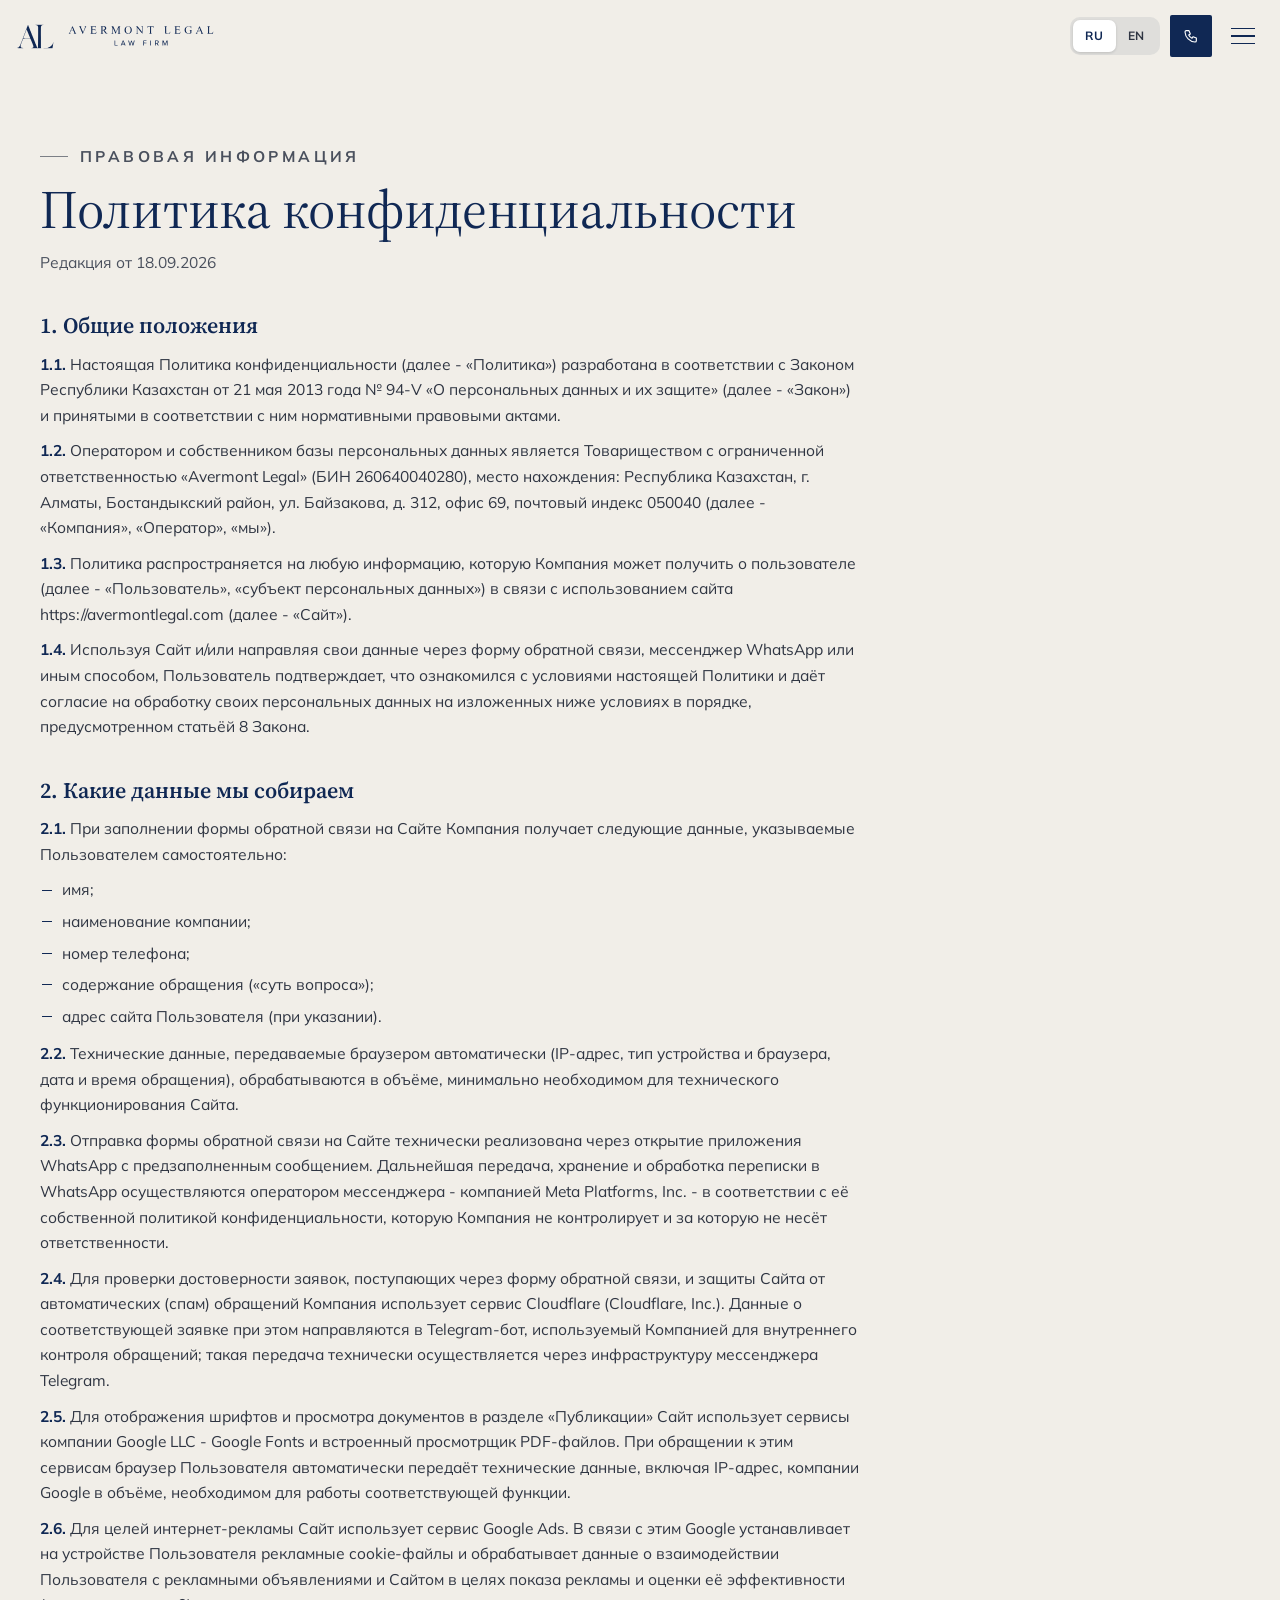
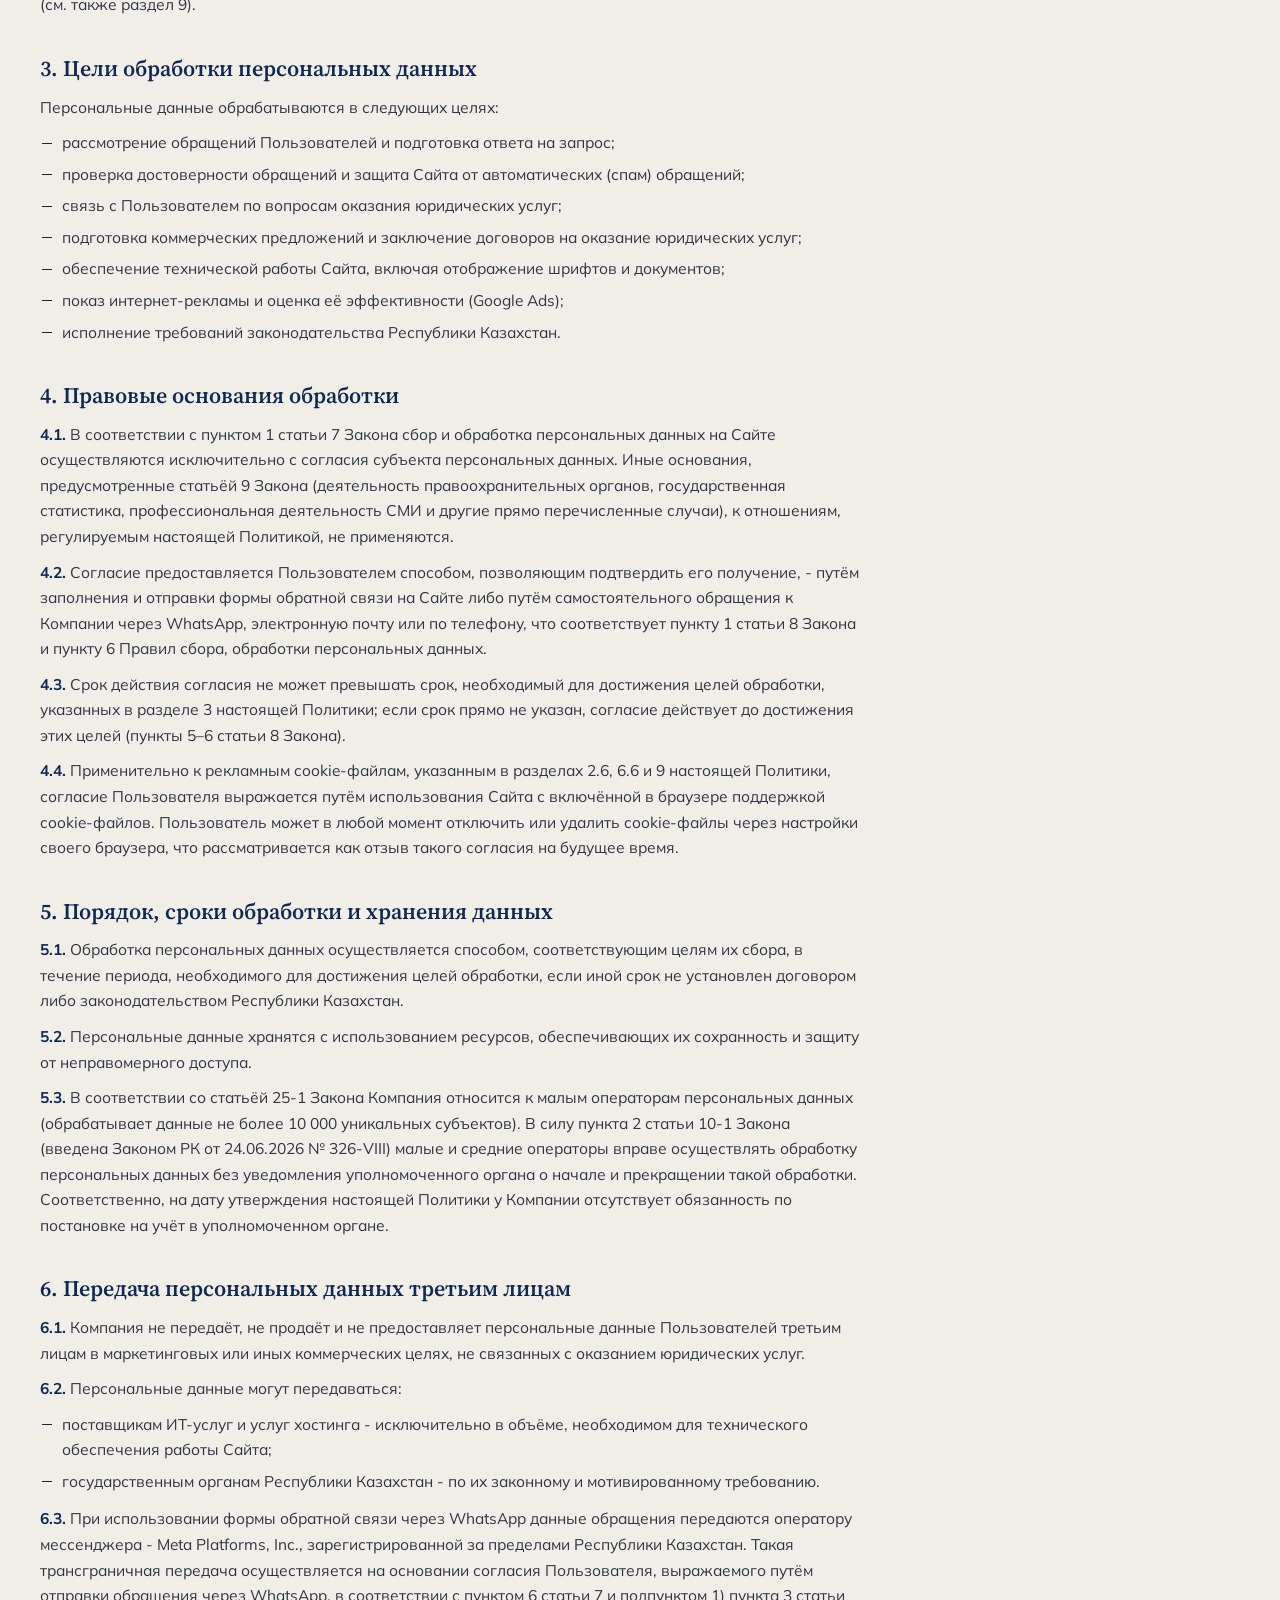
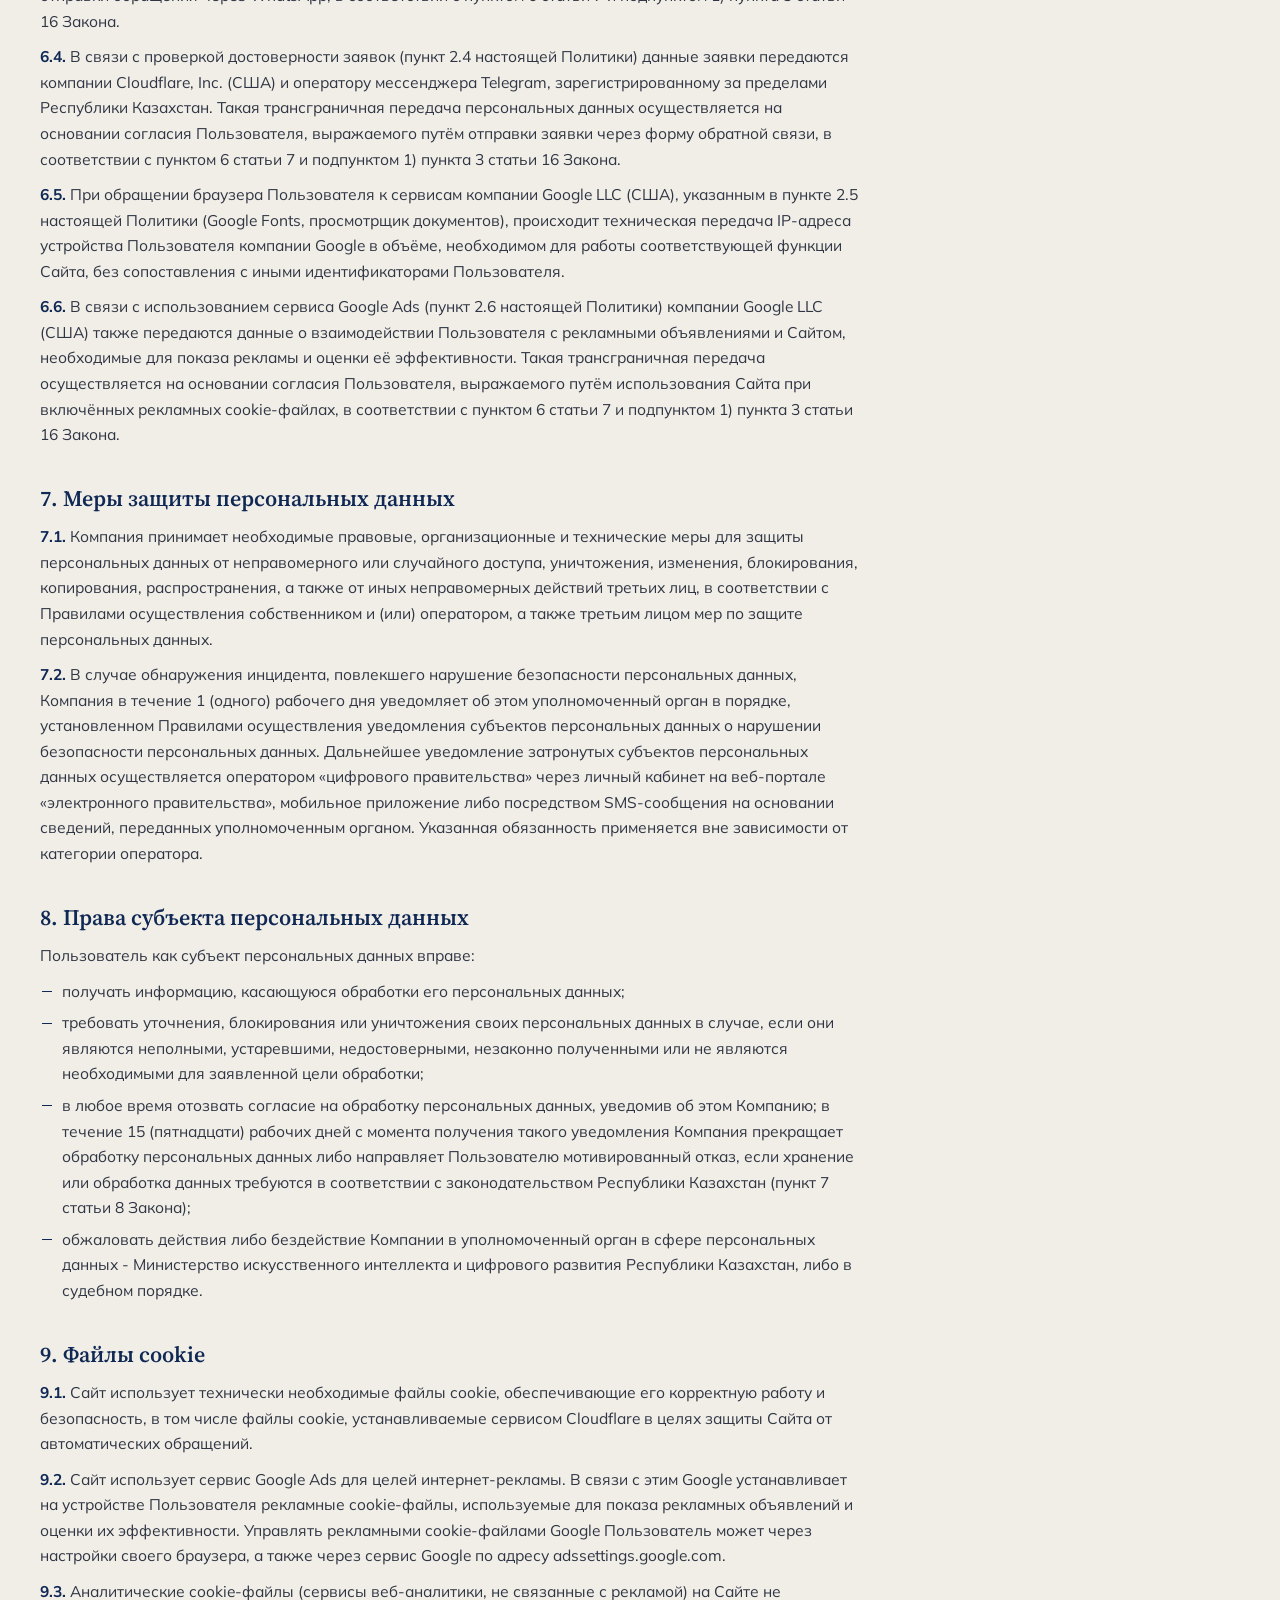
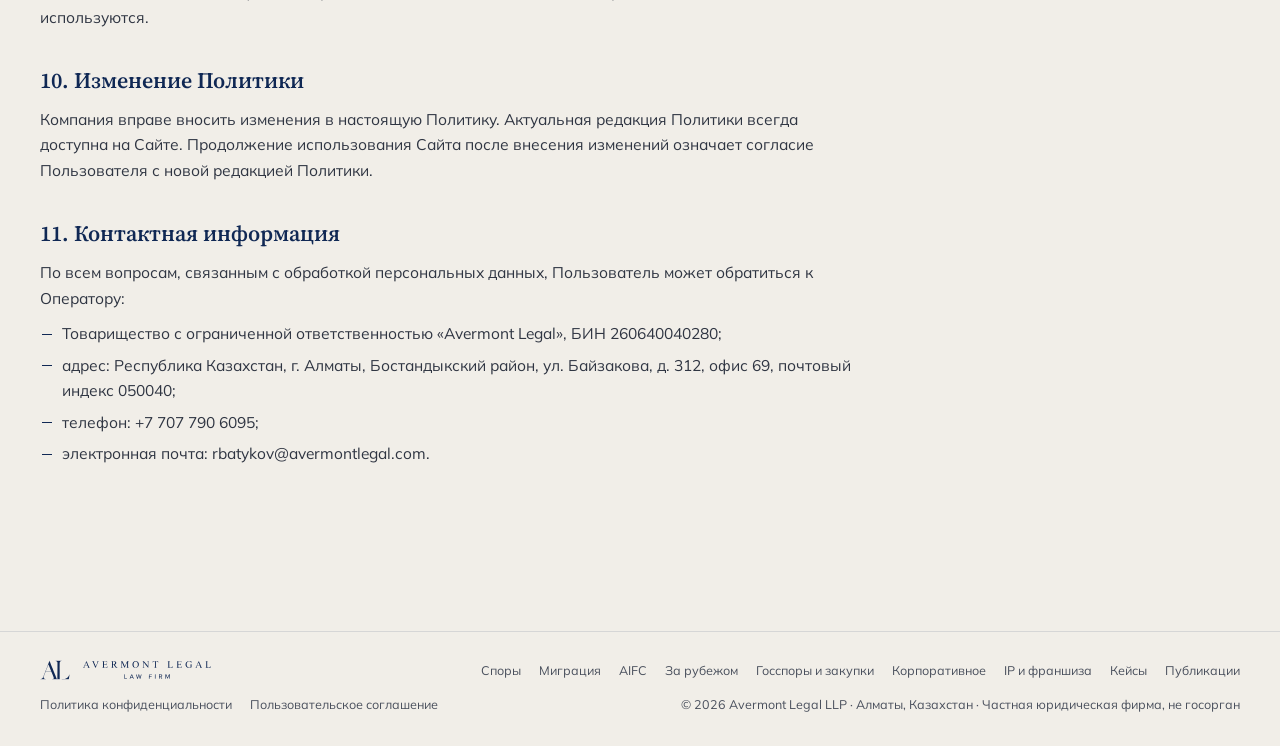
==== commit 1243bf00: "Новая редакция политики конфиденциальности от 18.09.2026: Cloudflare, Telegram, Google Fonts, Google" ====
--- a/privacy.html
+++ b/privacy.html
@@ -28,7 +28,7 @@
 <link rel="preconnect" href="https://fonts.googleapis.com">
 <link rel="preconnect" href="https://fonts.gstatic.com" crossorigin>
 <link href="https://fonts.googleapis.com/css2?family=Source+Serif+4:ital,opsz,wght@0,8..60,400;0,8..60,500;0,8..60,600;1,8..60,400&family=Mulish:wght@400;500;600;700&display=swap" rel="stylesheet">
-<link rel="stylesheet" href="styles.css?v=20260917-4">
+<link rel="stylesheet" href="styles.css?v=20260918-1">
 <script src="https://lead-bot.sultan-askarov-kz.workers.dev/t.js" data-site="avermontlegal" defer></script>
 </head>
 <body class="sub-page legal-body">
@@ -97,7 +97,7 @@
     <article class="legal lg-ru" lang="ru">
       <p class="kick">Правовая информация</p>
       <h1 class="h2">Политика конфиденциальности</h1>
-      <p class="legal-date">Редакция от 17.09.2026</p>
+      <p class="legal-date">Редакция от 18.09.2026</p>
 <h2>1. Общие положения</h2>
 <p><b class="cl">1.1.</b> Настоящая Политика конфиденциальности (далее - «Политика») разработана в соответствии с Законом Республики Казахстан от 21 мая 2013 года № 94-V «О персональных данных и их защите» (далее - «Закон») и принятыми в соответствии с ним нормативными правовыми актами.</p>
 <p><b class="cl">1.2.</b> Оператором и собственником базы персональных данных является Товариществом с ограниченной ответственностью «Avermont Legal» (БИН 260640040280), место нахождения: Республика Казахстан, г. Алматы, Бостандыкский район, ул. Байзакова, д. 312, офис 69, почтовый индекс 050040 (далее - «Компания», «Оператор», «мы»).</p>
@@ -114,19 +114,25 @@
 </ul>
 <p><b class="cl">2.2.</b> Технические данные, передаваемые браузером автоматически (IP-адрес, тип устройства и браузера, дата и время обращения), обрабатываются в объёме, минимально необходимом для технического функционирования Сайта.</p>
 <p><b class="cl">2.3.</b> Отправка формы обратной связи на Сайте технически реализована через открытие приложения WhatsApp с предзаполненным сообщением. Дальнейшая передача, хранение и обработка переписки в WhatsApp осуществляются оператором мессенджера - компанией Meta Platforms, Inc. - в соответствии с её собственной политикой конфиденциальности, которую Компания не контролирует и за которую не несёт ответственности.</p>
-<p><b class="cl">2.4.</b> Сайт не использует и не планирует использовать сервисы веб-аналитики, рекламные сети, рекламные пиксели или cookie-файлы отслеживания посетителей. В случае подключения таких сервисов Политика будет заблаговременно дополнена соответствующим разделом до начала их использования.</p>
+<p><b class="cl">2.4.</b> Для проверки достоверности заявок, поступающих через форму обратной связи, и защиты Сайта от автоматических (спам) обращений Компания использует сервис Cloudflare (Cloudflare, Inc.). Данные о соответствующей заявке при этом направляются в Telegram-бот, используемый Компанией для внутреннего контроля обращений; такая передача технически осуществляется через инфраструктуру мессенджера Telegram.</p>
+<p><b class="cl">2.5.</b> Для отображения шрифтов и просмотра документов в разделе «Публикации» Сайт использует сервисы компании Google LLC - Google Fonts и встроенный просмотрщик PDF-файлов. При обращении к этим сервисам браузер Пользователя автоматически передаёт технические данные, включая IP-адрес, компании Google в объёме, необходимом для работы соответствующей функции.</p>
+<p><b class="cl">2.6.</b> Для целей интернет-рекламы Сайт использует сервис Google Ads. В связи с этим Google устанавливает на устройстве Пользователя рекламные cookie-файлы и обрабатывает данные о взаимодействии Пользователя с рекламными объявлениями и Сайтом в целях показа рекламы и оценки её эффективности (см. также раздел 9).</p>
 <h2>3. Цели обработки персональных данных</h2>
 <p>Персональные данные обрабатываются в следующих целях:</p>
 <ul>
   <li>рассмотрение обращений Пользователей и подготовка ответа на запрос;</li>
+  <li>проверка достоверности обращений и защита Сайта от автоматических (спам) обращений;</li>
   <li>связь с Пользователем по вопросам оказания юридических услуг;</li>
   <li>подготовка коммерческих предложений и заключение договоров на оказание юридических услуг;</li>
+  <li>обеспечение технической работы Сайта, включая отображение шрифтов и документов;</li>
+  <li>показ интернет-рекламы и оценка её эффективности (Google Ads);</li>
   <li>исполнение требований законодательства Республики Казахстан.</li>
 </ul>
 <h2>4. Правовые основания обработки</h2>
 <p><b class="cl">4.1.</b> В соответствии с пунктом 1 статьи 7 Закона сбор и обработка персональных данных на Сайте осуществляются исключительно с согласия субъекта персональных данных. Иные основания, предусмотренные статьёй 9 Закона (деятельность правоохранительных органов, государственная статистика, профессиональная деятельность СМИ и другие прямо перечисленные случаи), к отношениям, регулируемым настоящей Политикой, не применяются.</p>
 <p><b class="cl">4.2.</b> Согласие предоставляется Пользователем способом, позволяющим подтвердить его получение, - путём заполнения и отправки формы обратной связи на Сайте либо путём самостоятельного обращения к Компании через WhatsApp, электронную почту или по телефону, что соответствует пункту 1 статьи 8 Закона и пункту 6 Правил сбора, обработки персональных данных.</p>
 <p><b class="cl">4.3.</b> Срок действия согласия не может превышать срок, необходимый для достижения целей обработки, указанных в разделе 3 настоящей Политики; если срок прямо не указан, согласие действует до достижения этих целей (пункты 5–6 статьи 8 Закона).</p>
+<p><b class="cl">4.4.</b> Применительно к рекламным cookie-файлам, указанным в разделах 2.6, 6.6 и 9 настоящей Политики, согласие Пользователя выражается путём использования Сайта с включённой в браузере поддержкой cookie-файлов. Пользователь может в любой момент отключить или удалить cookie-файлы через настройки своего браузера, что рассматривается как отзыв такого согласия на будущее время.</p>
 <h2>5. Порядок, сроки обработки и хранения данных</h2>
 <p><b class="cl">5.1.</b> Обработка персональных данных осуществляется способом, соответствующим целям их сбора, в течение периода, необходимого для достижения целей обработки, если иной срок не установлен договором либо законодательством Республики Казахстан.</p>
 <p><b class="cl">5.2.</b> Персональные данные хранятся с использованием ресурсов, обеспечивающих их сохранность и защиту от неправомерного доступа.</p>
@@ -139,6 +145,9 @@
   <li>государственным органам Республики Казахстан - по их законному и мотивированному требованию.</li>
 </ul>
 <p><b class="cl">6.3.</b> При использовании формы обратной связи через WhatsApp данные обращения передаются оператору мессенджера - Meta Platforms, Inc., зарегистрированной за пределами Республики Казахстан. Такая трансграничная передача осуществляется на основании согласия Пользователя, выражаемого путём отправки обращения через WhatsApp, в соответствии с пунктом 6 статьи 7 и подпунктом 1) пункта 3 статьи 16 Закона.</p>
+<p><b class="cl">6.4.</b> В связи с проверкой достоверности заявок (пункт 2.4 настоящей Политики) данные заявки передаются компании Cloudflare, Inc. (США) и оператору мессенджера Telegram, зарегистрированному за пределами Республики Казахстан. Такая трансграничная передача персональных данных осуществляется на основании согласия Пользователя, выражаемого путём отправки заявки через форму обратной связи, в соответствии с пунктом 6 статьи 7 и подпунктом 1) пункта 3 статьи 16 Закона.</p>
+<p><b class="cl">6.5.</b> При обращении браузера Пользователя к сервисам компании Google LLC (США), указанным в пункте 2.5 настоящей Политики (Google Fonts, просмотрщик документов), происходит техническая передача IP-адреса устройства Пользователя компании Google в объёме, необходимом для работы соответствующей функции Сайта, без сопоставления с иными идентификаторами Пользователя.</p>
+<p><b class="cl">6.6.</b> В связи с использованием сервиса Google Ads (пункт 2.6 настоящей Политики) компании Google LLC (США) также передаются данные о взаимодействии Пользователя с рекламными объявлениями и Сайтом, необходимые для показа рекламы и оценки её эффективности. Такая трансграничная передача осуществляется на основании согласия Пользователя, выражаемого путём использования Сайта при включённых рекламных cookie-файлах, в соответствии с пунктом 6 статьи 7 и подпунктом 1) пункта 3 статьи 16 Закона.</p>
 <h2>7. Меры защиты персональных данных</h2>
 <p><b class="cl">7.1.</b> Компания принимает необходимые правовые, организационные и технические меры для защиты персональных данных от неправомерного или случайного доступа, уничтожения, изменения, блокирования, копирования, распространения, а также от иных неправомерных действий третьих лиц, в соответствии с Правилами осуществления собственником и (или) оператором, а также третьим лицом мер по защите персональных данных.</p>
 <p><b class="cl">7.2.</b> В случае обнаружения инцидента, повлекшего нарушение безопасности персональных данных, Компания в течение 1 (одного) рабочего дня уведомляет об этом уполномоченный орган в порядке, установленном Правилами осуществления уведомления субъектов персональных данных о нарушении безопасности персональных данных. Дальнейшее уведомление затронутых субъектов персональных данных осуществляется оператором «цифрового правительства» через личный кабинет на веб-портале «электронного правительства», мобильное приложение либо посредством SMS-сообщения на основании сведений, переданных уполномоченным органом. Указанная обязанность применяется вне зависимости от категории оператора.</p>
@@ -151,7 +160,9 @@
   <li>обжаловать действия либо бездействие Компании в уполномоченный орган в сфере персональных данных - Министерство искусственного интеллекта и цифрового развития Республики Казахстан, либо в судебном порядке.</li>
 </ul>
 <h2>9. Файлы cookie</h2>
-<p>Сайт может использовать технически необходимые файлы cookie, обеспечивающие его корректную работу (например, сохранение выбранного языка интерфейса). Аналитические, рекламные и иные cookie-файлы отслеживания на Сайте не используются и использоваться не планируются.</p>
+<p><b class="cl">9.1.</b> Сайт использует технически необходимые файлы cookie, обеспечивающие его корректную работу и безопасность, в том числе файлы cookie, устанавливаемые сервисом Cloudflare в целях защиты Сайта от автоматических обращений.</p>
+<p><b class="cl">9.2.</b> Сайт использует сервис Google Ads для целей интернет-рекламы. В связи с этим Google устанавливает на устройстве Пользователя рекламные cookie-файлы, используемые для показа рекламных объявлений и оценки их эффективности. Управлять рекламными cookie-файлами Google Пользователь может через настройки своего браузера, а также через сервис Google по адресу adssettings.google.com.</p>
+<p><b class="cl">9.3.</b> Аналитические cookie-файлы (сервисы веб-аналитики, не связанные с рекламой) на Сайте не используются.</p>
 <h2>10. Изменение Политики</h2>
 <p>Компания вправе вносить изменения в настоящую Политику. Актуальная редакция Политики всегда доступна на Сайте. Продолжение использования Сайта после внесения изменений означает согласие Пользователя с новой редакцией Политики.</p>
 <h2>11. Контактная информация</h2>
@@ -166,7 +177,7 @@
     <article class="legal lg-en" lang="en">
       <p class="kick">Legal information</p>
       <h1 class="h2">Privacy Policy</h1>
-      <p class="legal-date">Version of 17 September 2026</p>
+      <p class="legal-date">Version of 18 September 2026</p>
 <p>This English text is a convenience translation. In case of any discrepancy between the Russian and English versions, the Russian version shall prevail, as required for personal data operators registered in the Republic of Kazakhstan.</p>
 <h2>1. General Provisions</h2>
 <p><b class="cl">1.1.</b> This Privacy Policy (the "Policy") has been prepared in accordance with the Law of the Republic of Kazakhstan No. 94-V dated May 21, 2013 "On Personal Data and Their Protection" (the "Law") and the legal acts adopted under it.</p>
@@ -184,18 +195,24 @@
 </ul>
 <p><b class="cl">2.2.</b> Technical data automatically transmitted by the browser (IP address, device and browser type, date and time of access) is processed only to the extent necessary for the technical operation of the Website.</p>
 <p><b class="cl">2.3.</b> Submission of the contact form is technically implemented by opening WhatsApp with a pre-filled message. Further transmission, storage, and processing of that correspondence is carried out by the messenger operator, Meta Platforms, Inc., under its own privacy policy, which the Company does not control and is not responsible for.</p>
-<p><b class="cl">2.4.</b> The Website does not use, and does not plan to use, web analytics services, advertising networks, advertising pixels, or visitor-tracking cookies. Should such services be added, this Policy will be updated accordingly before their use begins.</p>
+<p><b class="cl">2.4.</b> To verify the authenticity of inquiries submitted through the contact form and to protect the Website against automated (spam) submissions, the Company uses the Cloudflare service (Cloudflare, Inc.). Data about the relevant inquiry is then forwarded to a Telegram bot used by the Company for internal monitoring of inquiries; this transmission technically takes place through the Telegram messenger's infrastructure.</p>
+<p><b class="cl">2.5.</b> To display fonts and to view documents in the "Publications" section, the Website uses services provided by Google LLC - Google Fonts and an embedded PDF viewer. When these services are accessed, the User's browser automatically transmits technical data, including the IP address, to Google to the extent necessary for the relevant function to work.</p>
+<p><b class="cl">2.6.</b> The Website uses Google Ads for online advertising purposes. In connection with this, Google sets advertising cookies on the User's device and processes data on the User's interaction with advertisements and the Website in order to display advertising and measure its effectiveness (see also Section 9).</p>
 <h2>3. Purposes of Processing</h2>
 <ul>
   <li>handling User inquiries and preparing responses to requests;</li>
+  <li>verifying the authenticity of inquiries and protecting the Website against automated (spam) submissions;</li>
   <li>communicating with the User regarding the provision of legal services;</li>
   <li>preparing commercial proposals and entering into agreements for legal services;</li>
+  <li>ensuring the technical operation of the Website, including the display of fonts and documents;</li>
+  <li>displaying online advertising and measuring its effectiveness (Google Ads);</li>
   <li>complying with the requirements of the legislation of the Republic of Kazakhstan.</li>
 </ul>
 <h2>4. Legal Grounds for Processing</h2>
 <p><b class="cl">4.1.</b> Under Article 7(1) of the Law, personal data is collected and processed on the Website solely with the consent of the data subject. The narrow statutory exceptions listed in Article 9 of the Law (law enforcement activity, state statistics, media activity, and other expressly enumerated cases) do not apply to the relationships governed by this Policy.</p>
 <p><b class="cl">4.2.</b> Consent is given by the User in a manner that allows its receipt to be confirmed - by completing and submitting the contact form on the Website, or by independently contacting the Company via WhatsApp, email, or phone - in accordance with Article 8(1) of the Law and clause 6 of the Rules on the Collection and Processing of Personal Data.</p>
 <p><b class="cl">4.3.</b> Consent remains valid only for as long as necessary to achieve the purposes described in Section 3; if no period is specified, it remains valid until those purposes are achieved (Article 8(5)–(6) of the Law).</p>
+<p><b class="cl">4.4.</b> With respect to the advertising cookies referred to in Sections 2.6, 6.6 and 9 of this Policy, the User's consent is expressed by using the Website with cookie support enabled in the browser. The User may disable or delete cookies through their browser settings at any time, which is treated as withdrawal of such consent for the future.</p>
 <h2>5. Processing and Retention</h2>
 <p><b class="cl">5.1.</b> Personal data is processed in a manner consistent with the purposes of its collection, for as long as necessary to achieve those purposes, unless a different period is set by contract or by the legislation of the Republic of Kazakhstan.</p>
 <p><b class="cl">5.2.</b> Personal data is stored using resources that ensure its safekeeping and protection from unlawful access.</p>
@@ -208,6 +225,9 @@
   <li>government authorities of the Republic of Kazakhstan - upon their lawful and substantiated request.</li>
 </ul>
 <p><b class="cl">6.3.</b> When the contact form is submitted via WhatsApp, inquiry data is transmitted to the messenger operator, Meta Platforms, Inc., registered outside the Republic of Kazakhstan. This cross-border transfer is carried out on the basis of the User's consent, expressed by sending the inquiry via WhatsApp, in accordance with Article 7(6) and Article 16(3)(1) of the Law.</p>
+<p><b class="cl">6.4.</b> In connection with verifying the authenticity of inquiries (Section 2.4 of this Policy), inquiry data is disclosed to Cloudflare, Inc. (USA) and to the Telegram messenger operator, registered outside the Republic of Kazakhstan. This cross-border transfer of personal data is carried out on the basis of the User's consent, expressed by submitting an inquiry through the contact form, in accordance with Article 7(6) and Article 16(3)(1) of the Law.</p>
+<p><b class="cl">6.5.</b> When the User's browser accesses the Google LLC (USA) services referred to in Section 2.5 of this Policy (Google Fonts, the document viewer), the User's device IP address is technically transmitted to Google to the extent necessary for the relevant function of the Website to work, without being matched to any other identifier of the User.</p>
+<p><b class="cl">6.6.</b> In connection with the use of Google Ads (Section 2.6 of this Policy), data on the User's interaction with advertisements and the Website, necessary to display advertising and measure its effectiveness, is also disclosed to Google LLC (USA). This cross-border transfer is carried out on the basis of the User's consent, expressed by using the Website with advertising cookies enabled, in accordance with Article 7(6) and Article 16(3)(1) of the Law.</p>
 <h2>7. Data Protection Measures</h2>
 <p><b class="cl">7.1.</b> The Company takes necessary legal, organizational, and technical measures to protect personal data against unlawful or accidental access, destruction, alteration, blocking, copying, dissemination, and other unlawful acts by third parties, in accordance with the applicable rules on personal data protection measures.</p>
 <p><b class="cl">7.2.</b> If a security incident affecting the confidentiality of personal data is discovered, the Company will notify the authorized body within 1 (one) business day, as required by the applicable rules on notifying data subjects of personal data security breaches. The affected data subjects are subsequently notified by the "digital government" operator through their personal account on the e-government web portal, the mobile application, or by SMS, based on information forwarded by the authorized body. This obligation applies regardless of the operator's size category.</p>
@@ -219,7 +239,9 @@
   <li>to appeal the Company's actions or omissions to the authorized body - the Ministry of Artificial Intelligence and Digital Development of the Republic of Kazakhstan - or to a court.</li>
 </ul>
 <h2>9. Cookies</h2>
-<p>The Website may use technically necessary cookies required for its proper functioning (e.g., to remember the selected interface language). No analytics, advertising, or other tracking cookies are used on the Website, and none are planned.</p>
+<p><b class="cl">9.1.</b> The Website uses technically necessary cookies required for its proper functioning and security, including cookies set by the Cloudflare service to protect the Website against automated submissions.</p>
+<p><b class="cl">9.2.</b> The Website uses Google Ads for online advertising purposes. In connection with this, Google sets advertising cookies on the User's device, used to display advertisements and measure their effectiveness. The User can manage Google's advertising cookies through their browser settings and through Google's own service at adssettings.google.com.</p>
+<p><b class="cl">9.3.</b> No analytics cookies (web analytics services unrelated to advertising) are used on the Website.</p>
 <h2>10. Changes to this Policy</h2>
 <p>The Company may amend this Policy at any time. The current version is always available on the Website. Continued use of the Website after changes take effect constitutes the User's acceptance of the revised Policy.</p>
 <h2>11. Contact Information</h2>
@@ -265,6 +287,6 @@
   <a data-wa="hero" href="https://wa.me/77077906095" target="_blank" rel="noopener"><svg width="16" height="16" aria-hidden="true"><use href="#ic-wa"/></svg>WhatsApp</a>
 </div>
 
-<script src="script.js?v=20260917-4" defer></script>
+<script src="script.js?v=20260918-1" defer></script>
 </body>
 </html>
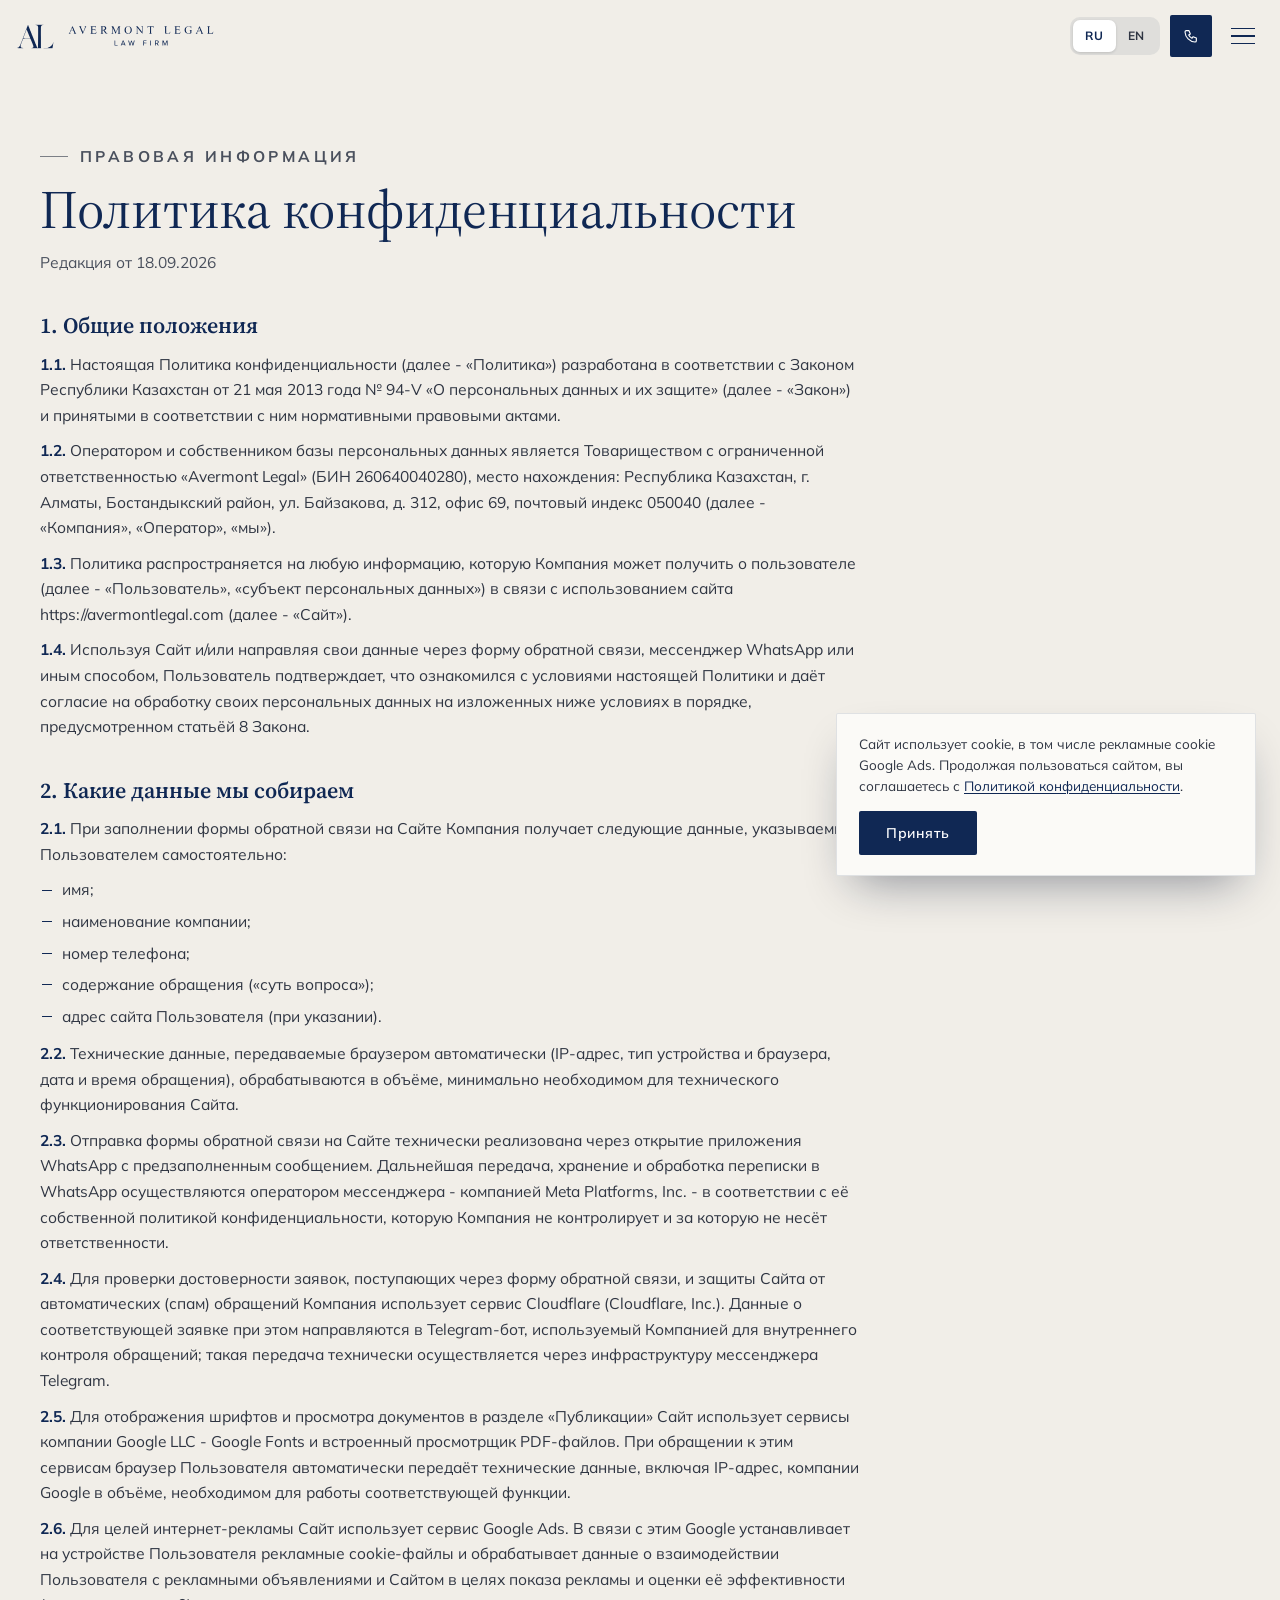
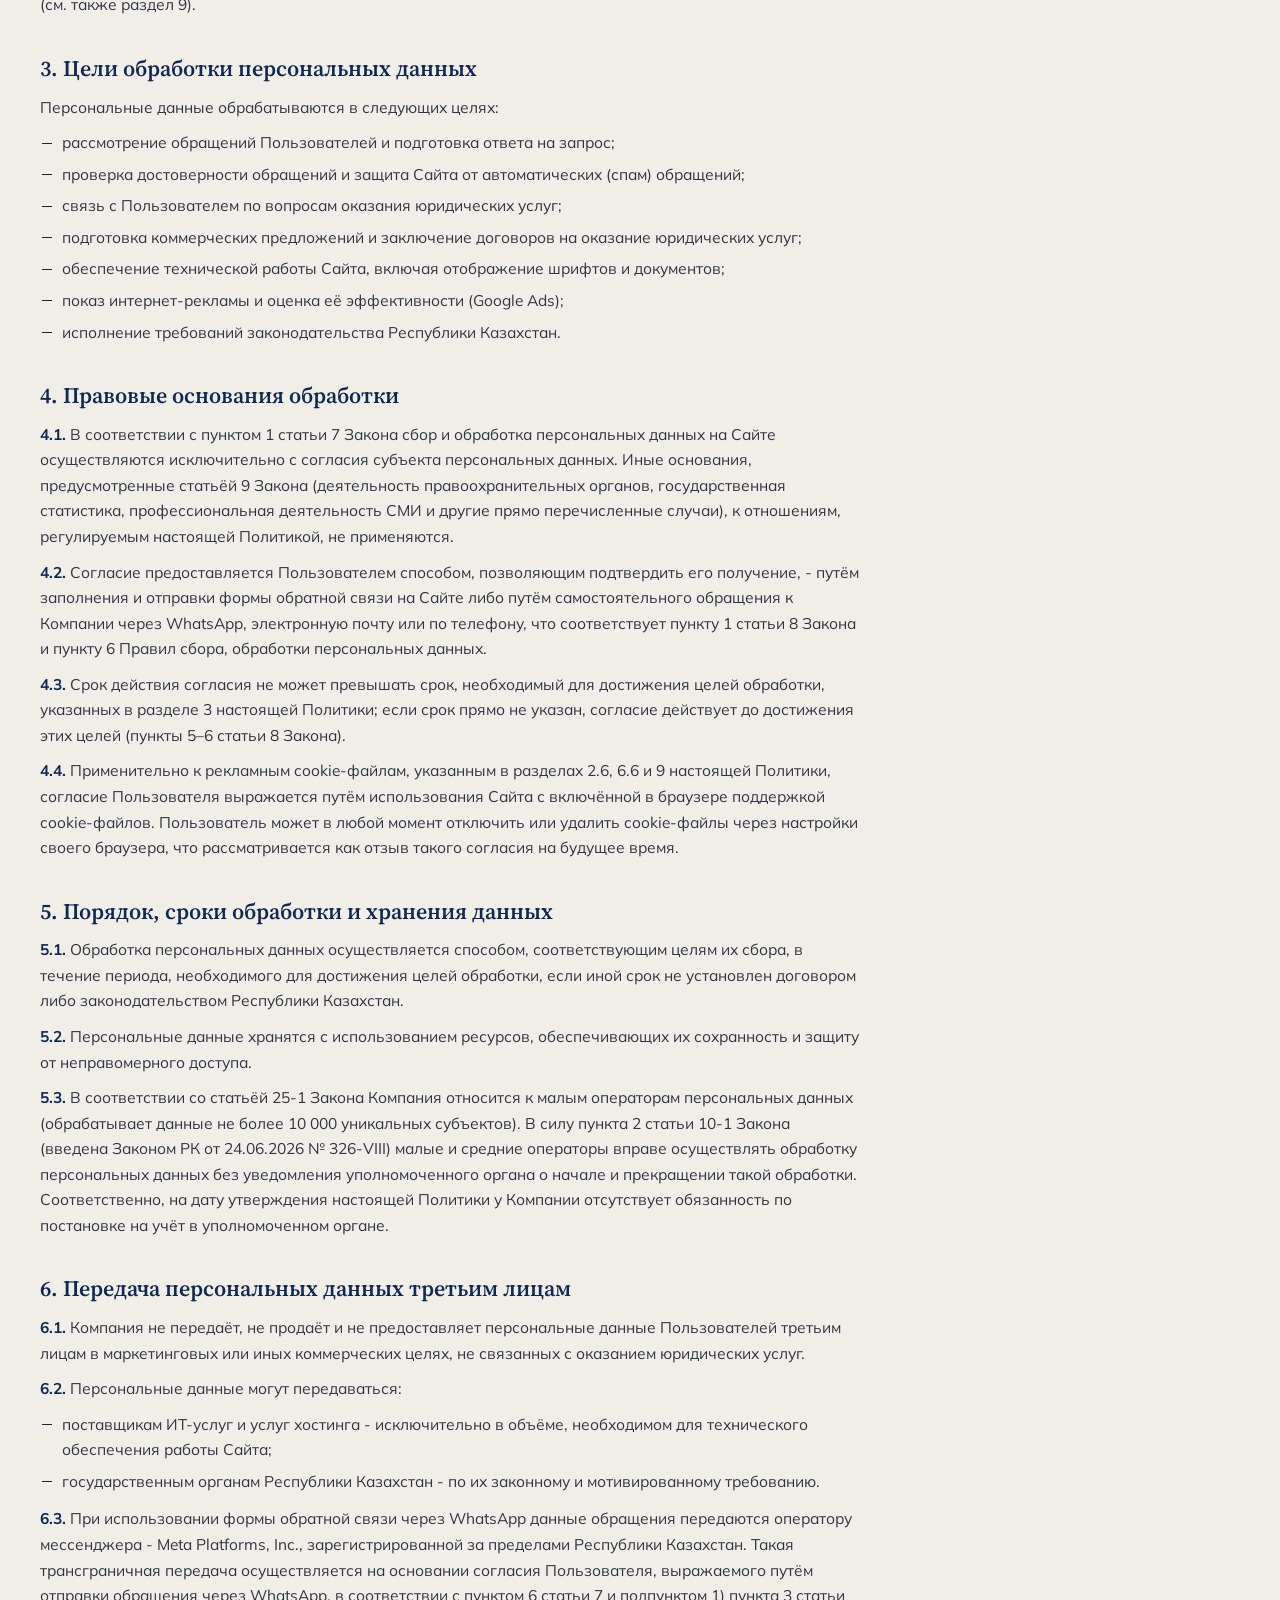
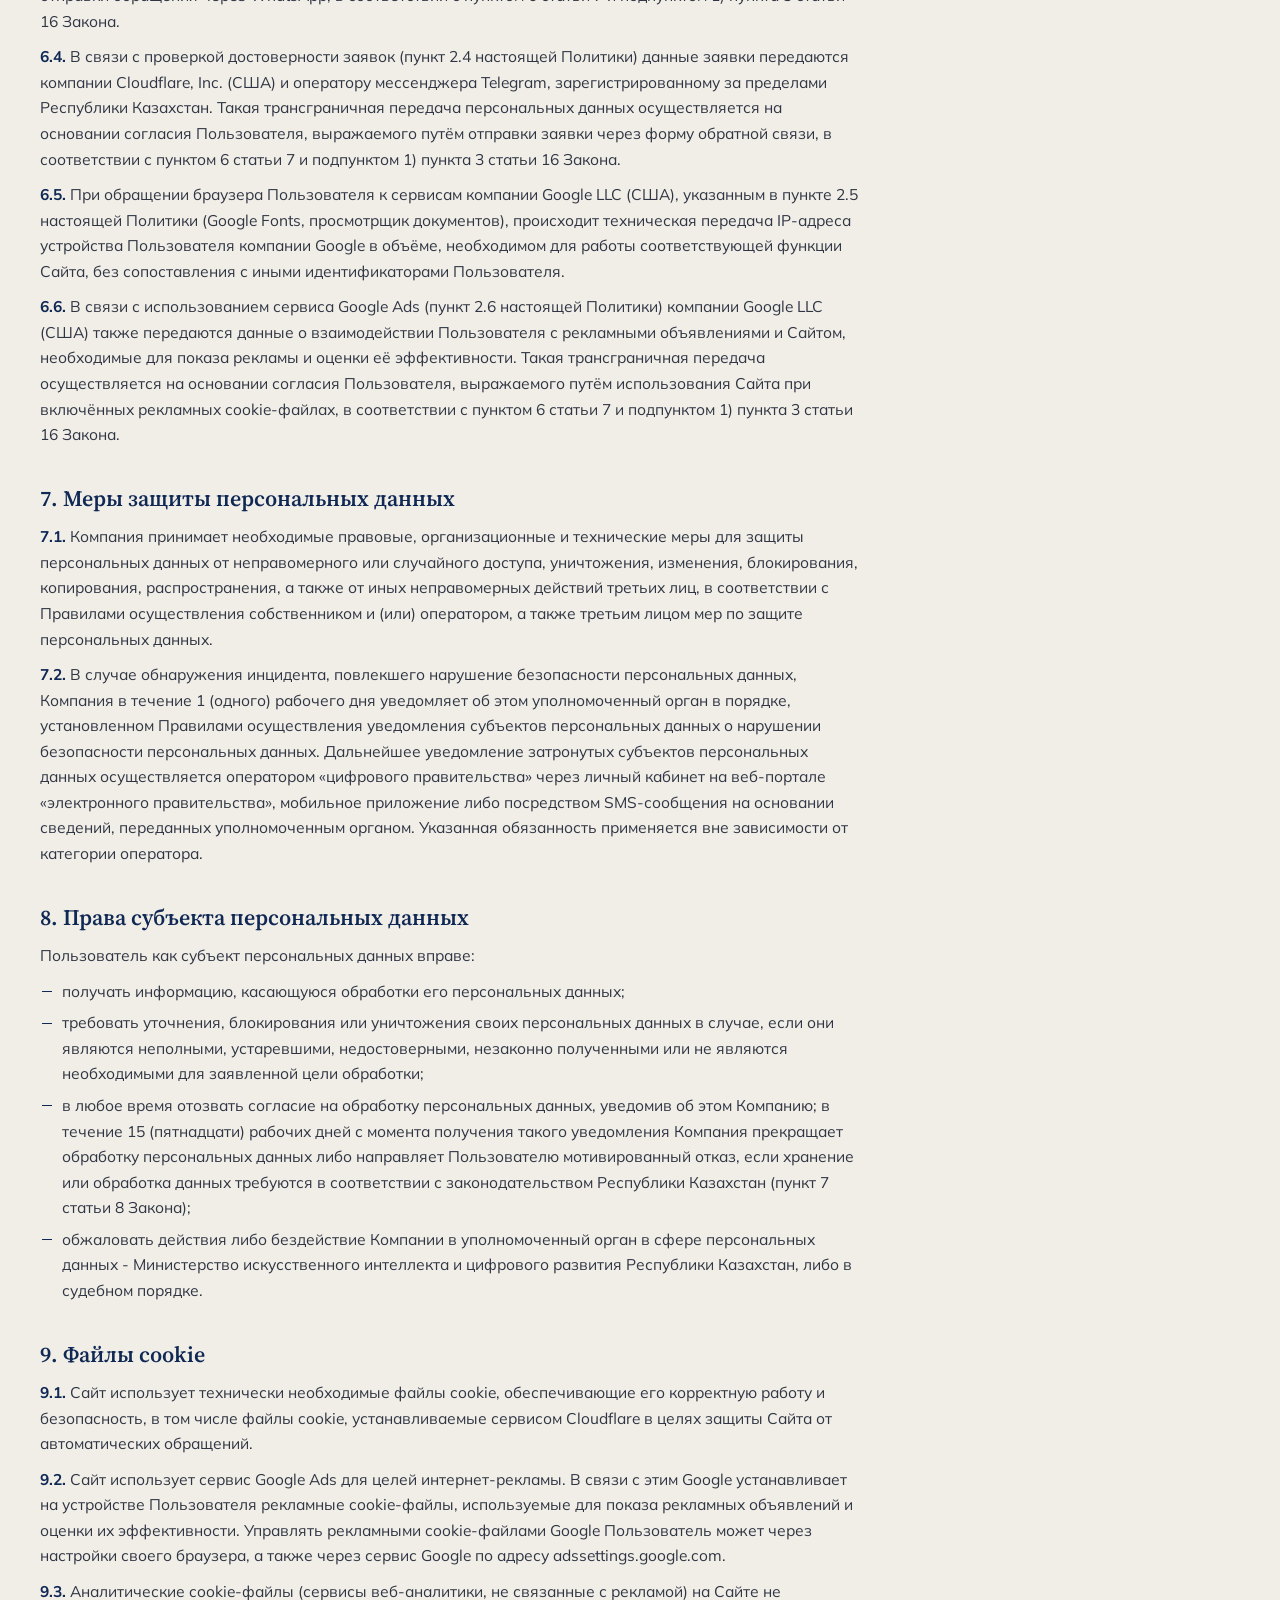
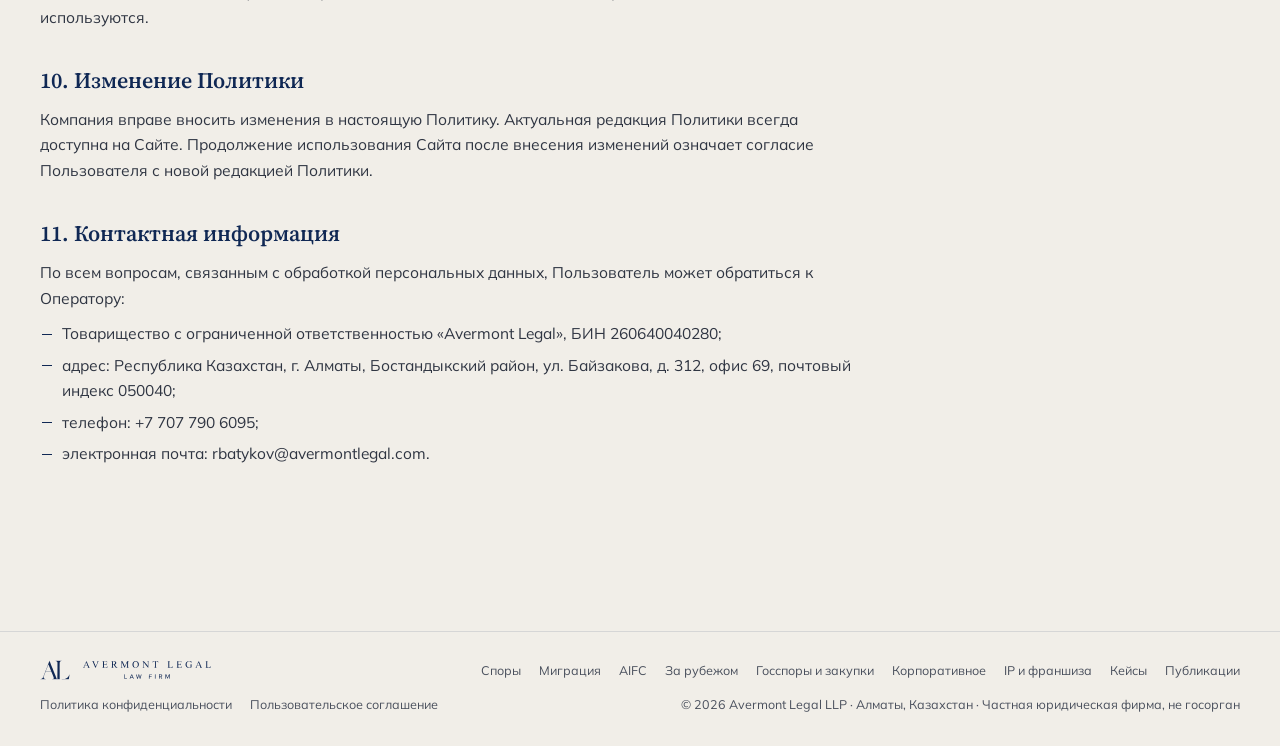
==== commit 221d8685: "Плашка согласия на cookie (RU/EN) по п. 4.4 новой политики, версия ассетов 20260918-2 Co-Authored-By" ====
--- a/privacy.html
+++ b/privacy.html
@@ -28,7 +28,7 @@
 <link rel="preconnect" href="https://fonts.googleapis.com">
 <link rel="preconnect" href="https://fonts.gstatic.com" crossorigin>
 <link href="https://fonts.googleapis.com/css2?family=Source+Serif+4:ital,opsz,wght@0,8..60,400;0,8..60,500;0,8..60,600;1,8..60,400&family=Mulish:wght@400;500;600;700&display=swap" rel="stylesheet">
-<link rel="stylesheet" href="styles.css?v=20260918-1">
+<link rel="stylesheet" href="styles.css?v=20260918-2">
 <script src="https://lead-bot.sultan-askarov-kz.workers.dev/t.js" data-site="avermontlegal" defer></script>
 </head>
 <body class="sub-page legal-body">
@@ -287,6 +287,6 @@
   <a data-wa="hero" href="https://wa.me/77077906095" target="_blank" rel="noopener"><svg width="16" height="16" aria-hidden="true"><use href="#ic-wa"/></svg>WhatsApp</a>
 </div>
 
-<script src="script.js?v=20260918-1" defer></script>
+<script src="script.js?v=20260918-2" defer></script>
 </body>
 </html>
--- a/styles.css
+++ b/styles.css
@@ -419,6 +419,20 @@
 .bar a:nth-child(2) svg{color:var(--wa)}
 @media(min-width:761px){.bar{display:none}}
 
+/* согласие на cookie: карточка справа внизу (слева в герое кнопки), на мобильном - у нижнего края,
+   над липкой панелью, когда та показана (.ck добавляется в конец body, после .bar) */
+.ck{position:fixed;right:24px;bottom:calc(24px + env(safe-area-inset-bottom));z-index:46;width:min(420px,calc(100% - 48px));display:flex;flex-direction:column;align-items:flex-start;gap:14px;padding:20px 22px;background:var(--paper2);color:var(--ink2);border:1px solid var(--line);border-radius:2px;box-shadow:0 22px 48px -18px rgba(10,23,48,.45);opacity:0;transform:translateY(24px);pointer-events:none;transition:opacity .45s,transform .45s cubic-bezier(.2,.7,.2,1),bottom .45s cubic-bezier(.2,.7,.2,1)}
+.ck.show{opacity:1;transform:none;pointer-events:auto}
+.ck-t{margin:0;font-size:13.5px;line-height:1.55}
+.ck-t a{color:var(--navy);text-decoration:underline;text-underline-offset:2px}
+.ck-ok{height:44px;padding:0 26px;box-shadow:none}
+@media(max-width:760px){
+  .ck{left:12px;right:12px;width:auto;bottom:calc(12px + env(safe-area-inset-bottom));flex-direction:row;align-items:center;gap:14px;padding:14px 14px 14px 16px}
+  .ck-t{font-size:12.5px;line-height:1.5}
+  .ck-ok{flex:0 0 auto;height:40px;padding:0 18px;font-size:13px}
+  .bar.show ~ .ck{bottom:calc(80px + env(safe-area-inset-bottom))}
+}
+
 /* ---------- reduced motion ---------- */
 @media(prefers-reduced-motion:reduce){
   .ticker{animation:none}
